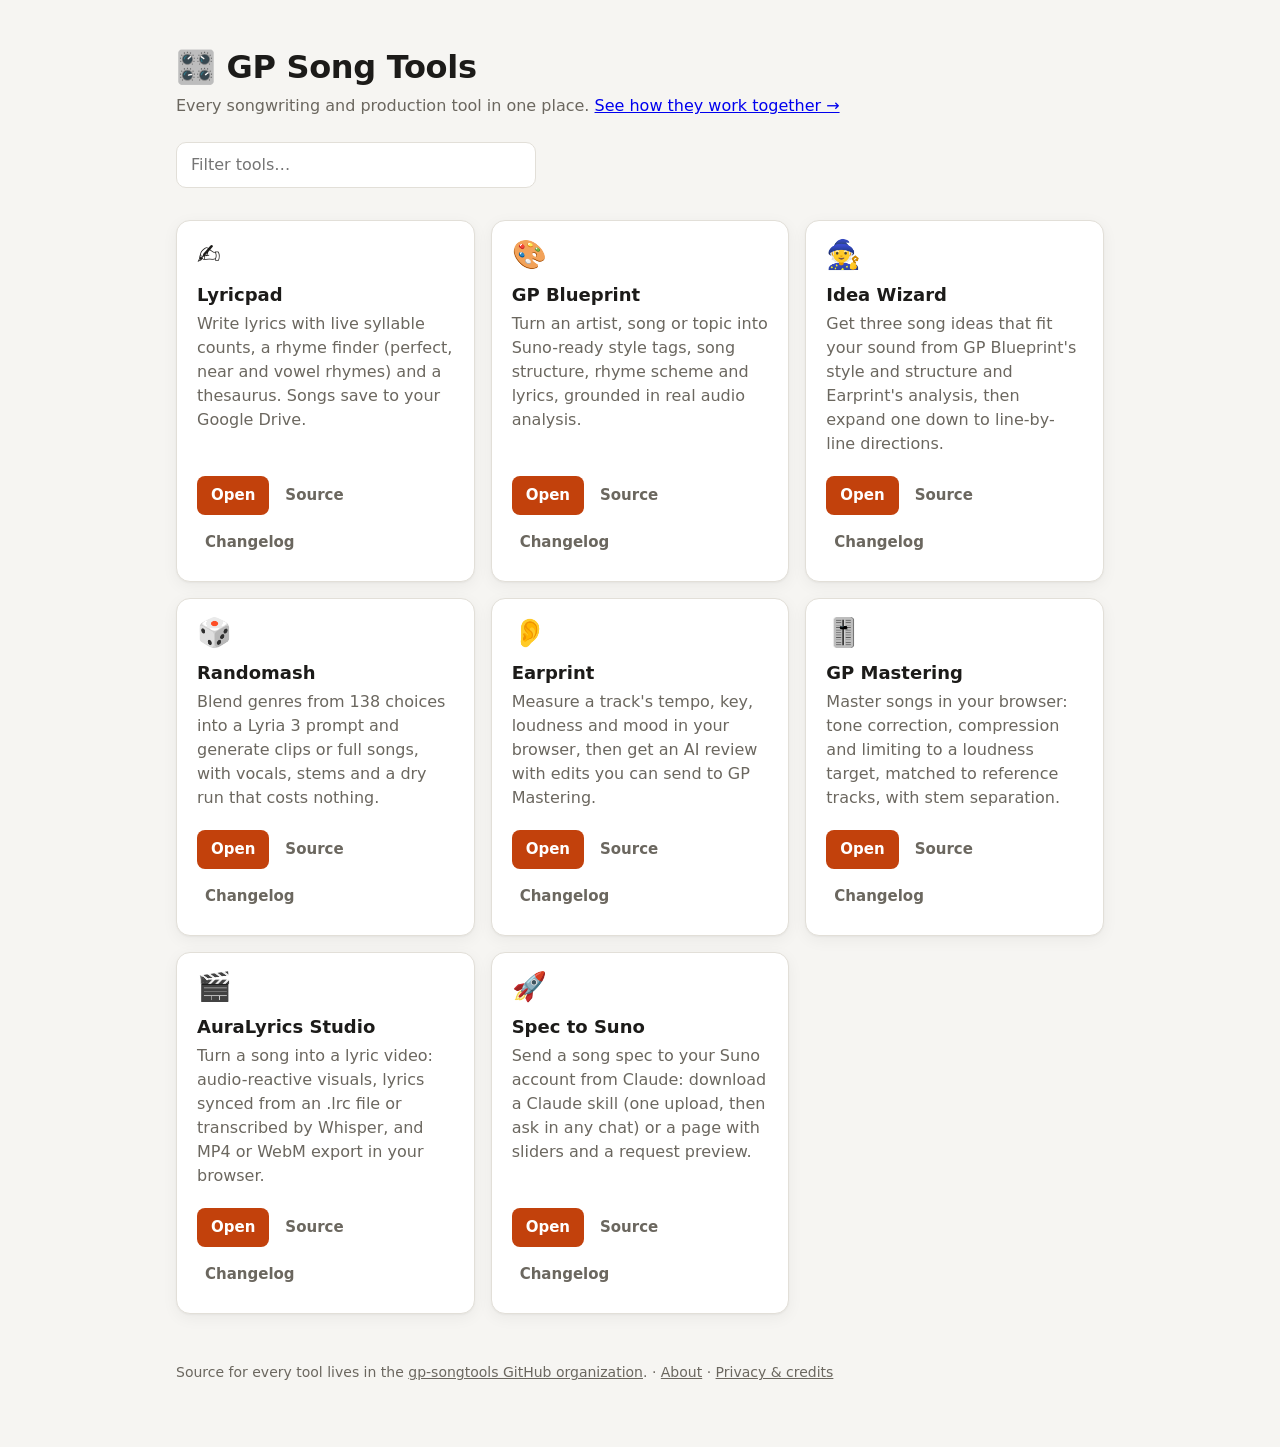
==== index.html @ 4b4b1cdf "Spec to Suno: add the Claude skill as a second option, and blank templates songspec/spec-to-suno/sun" ====
<!doctype html>
<html lang="en">
<head>
  <meta charset="utf-8">
  <meta name="viewport" content="width=device-width, initial-scale=1">
  <title>GP Song Tools</title>
  <meta name="description" content="One place to open every tool in the gp-songtools collection.">
  <link rel="icon" href="data:image/svg+xml,<svg xmlns='http://www.w3.org/2000/svg' viewBox='0 0 100 100'><text y='.9em' font-size='90'>🎛️</text></svg>">
  <style>
    :root {
      --bg: #f6f5f2;
      --surface: #ffffff;
      --border: #e2dfd8;
      --text: #1c1b19;
      --muted: #6b675f;
      --accent: #c2410c;
      --accent-text: #ffffff;
      --shadow: 0 1px 2px rgba(0,0,0,.04), 0 4px 16px rgba(0,0,0,.05);
    }
    @media (prefers-color-scheme: dark) {
      :root {
        --bg: #121212;
        --surface: #1c1c1c;
        --border: #2e2e2e;
        --text: #f1efe9;
        --muted: #a39f96;
        --accent: #fb923c;
        --accent-text: #1a0d03;
        --shadow: none;
      }
    }
    * { box-sizing: border-box; }
    body {
      margin: 0;
      background: var(--bg);
      color: var(--text);
      font: 16px/1.5 system-ui, -apple-system, "Segoe UI", Roboto, sans-serif;
    }
    main { max-width: 960px; margin: 0 auto; padding: 48px 16px 64px; }
    header { margin-bottom: 32px; }
    h1 { font-size: 2rem; line-height: 1.2; margin: 0 0 8px; letter-spacing: -0.01em; }
    header p { margin: 0; color: var(--muted); }
    .search {
      margin-top: 24px;
      width: 100%;
      max-width: 360px;
      padding: 10px 14px;
      font: inherit;
      color: var(--text);
      background: var(--surface);
      border: 1px solid var(--border);
      border-radius: 10px;
    }
    .search:focus { outline: 2px solid var(--accent); outline-offset: 1px; }
    .grid {
      display: grid;
      grid-template-columns: repeat(auto-fill, minmax(260px, 1fr));
      gap: 16px;
      list-style: none;
      padding: 0;
      margin: 0;
    }
    .card {
      display: flex;
      flex-direction: column;
      background: var(--surface);
      border: 1px solid var(--border);
      border-radius: 14px;
      padding: 20px;
      box-shadow: var(--shadow);
      transition: border-color .15s, transform .15s;
    }
    .card:hover { border-color: var(--accent); transform: translateY(-2px); }
    .icon { font-size: 1.75rem; line-height: 1; margin-bottom: 12px; }
    .card h2 { font-size: 1.125rem; margin: 0 0 4px; }
    .card p { margin: 0 0 20px; color: var(--muted); flex: 1; }
    .actions { display: flex; flex-wrap: wrap; gap: 8px; align-items: center; }
    .btn {
      display: inline-block;
      padding: 8px 14px;
      border-radius: 8px;
      font-weight: 600;
      font-size: .9375rem;
      text-decoration: none;
    }
    .btn.primary { background: var(--accent); color: var(--accent-text); }
    .btn.primary:hover { filter: brightness(1.08); }
    .btn.ghost { color: var(--muted); padding-left: 8px; padding-right: 8px; }
    .btn.ghost:hover { color: var(--text); }
    .btn:focus-visible { outline: 2px solid var(--accent); outline-offset: 2px; }
    .empty { color: var(--muted); display: none; }
    footer { margin-top: 48px; color: var(--muted); font-size: .875rem; }
    footer a { color: inherit; }
  </style>
</head>
<body>
  <main>
    <header>
      <h1>🎛️ GP Song Tools</h1>
      <p>Every songwriting and production tool in one place. <a href="about.html">See how they work together →</a></p>
      <input class="search" type="search" placeholder="Filter tools…" aria-label="Filter tools" id="search">
    </header>

    <ul class="grid" id="tools"></ul>
    <p class="empty" id="empty">No tools match that filter.</p>

    <footer>
      Source for every tool lives in the
      <a href="https://github.com/gp-songtools">gp-songtools GitHub organization</a>.
      · <a href="about.html">About</a>
      · <a href="privacy.html">Privacy &amp; credits</a>
    </footer>
  </main>

  <script>
    // To add a tool, add an entry here. `url` is the live app, `repo` the GitHub repo name,
    // `changelog` the tool's changelog.
    const ORG = "gp-songtools";
    const TOOLS = [
      {
        name: "Lyricpad",
        repo: "lyricpad",
        icon: "✍️",
        description: "Write lyrics with live syllable counts, a rhyme finder (perfect, near and vowel rhymes) and a thesaurus. Songs save to your Google Drive.",
        url: "https://gp-songtools.github.io/lyricpad/",
        changelog: "https://gp-songtools.github.io/lyricpad/changelog.html"
      },
      {
        name: "GP Blueprint",
        repo: "gp-blueprint",
        icon: "🎨",
        description: "Turn an artist, song or topic into Suno-ready style tags, song structure, rhyme scheme and lyrics, grounded in real audio analysis.",
        url: "https://gp-songtools.github.io/gp-blueprint/",
        changelog: "https://gp-songtools.github.io/gp-blueprint/changelog.html"
      },
      {
        name: "Idea Wizard",
        repo: "ideawizard",
        icon: "🧙",
        description: "Get three song ideas that fit your sound from GP Blueprint's style and structure and Earprint's analysis, then expand one down to line-by-line directions.",
        url: "https://gp-songtools.github.io/ideawizard/",
        changelog: "https://gp-songtools.github.io/ideawizard/changelog.html"
      },
      {
        name: "Randomash",
        repo: "gp-randomash",
        icon: "🎲",
        description: "Blend genres from 138 choices into a Lyria 3 prompt and generate clips or full songs, with vocals, stems and a dry run that costs nothing.",
        url: "https://gp-songtools.github.io/gp-randomash/",
        changelog: "https://gp-songtools.github.io/gp-randomash/changelog.html"
      },
      {
        name: "Earprint",
        repo: "earprint",
        icon: "👂",
        description: "Measure a track's tempo, key, loudness and mood in your browser, then get an AI review with edits you can send to GP Mastering.",
        url: "https://gp-songtools.github.io/earprint/",
        changelog: "https://gp-songtools.github.io/earprint/changelog.html"
      },
      {
        name: "GP Mastering",
        repo: "gp-master",
        icon: "🎚️",
        description: "Master songs in your browser: tone correction, compression and limiting to a loudness target, matched to reference tracks, with stem separation.",
        url: "https://gp-songtools.github.io/gp-master/",
        changelog: "https://gp-songtools.github.io/gp-master/changelog.html"
      },
      {
        name: "AuraLyrics Studio",
        repo: "auralyrics-studio",
        icon: "🎬",
        description: "Turn a song into a lyric video: audio-reactive visuals, lyrics synced from an .lrc file or transcribed by Whisper, and MP4 or WebM export in your browser.",
        url: "https://gp-songtools.github.io/auralyrics-studio/",
        changelog: "https://gp-songtools.github.io/auralyrics-studio/changelog.html"
      },
      {
        name: "Spec to Suno",
        repo: "toolsmenu",
        icon: "🚀",
        description: "Send a song spec to your Suno account from Claude: download a Claude skill (one upload, then ask in any chat) or a page with sliders and a request preview.",
        url: "https://gp-songtools.github.io/toolsmenu/songspec/spec-to-suno/",
        changelog: "https://github.com/gp-songtools/toolsmenu/commits/main/songspec/spec-to-suno"
      }
    ];

    const list = document.getElementById("tools");
    const empty = document.getElementById("empty");

    function render(filter = "") {
      const q = filter.trim().toLowerCase();
      const shown = TOOLS.filter(t =>
        !q || (t.name + " " + t.description).toLowerCase().includes(q));
      list.innerHTML = "";
      for (const t of shown) {
        const li = document.createElement("li");
        li.className = "card";
        li.innerHTML = `
          <div class="icon" aria-hidden="true"></div>
          <h2></h2>
          <p></p>
          <div class="actions">
            <a class="btn primary" target="_blank" rel="noopener">Open</a>
            <a class="btn ghost" target="_blank" rel="noopener">Source</a>
            <a class="btn ghost" target="_blank" rel="noopener">Changelog</a>
          </div>`;
        li.querySelector(".icon").textContent = t.icon;
        li.querySelector("h2").textContent = t.name;
        li.querySelector("p").textContent = t.description;
        const [open, src, log] = li.querySelectorAll("a");
        open.href = t.url;
        open.setAttribute("aria-label", `Open ${t.name}`);
        src.href = `https://github.com/${ORG}/${t.repo}`;
        src.setAttribute("aria-label", `${t.name} source on GitHub`);
        log.href = t.changelog;
        log.setAttribute("aria-label", `${t.name} changelog`);
        list.appendChild(li);
      }
      empty.style.display = shown.length ? "none" : "block";
    }

    document.getElementById("search").addEventListener("input", e => render(e.target.value));
    render();
  </script>
  <!-- Cloudflare Web Analytics --><script type='module' src='https://static.cloudflareinsights.com/beacon.min.js' data-cf-beacon='{"token": "2c5b0c69f74b496998f02d0e1f651bd5"}'></script><!-- End Cloudflare Web Analytics -->
</body>
</html>
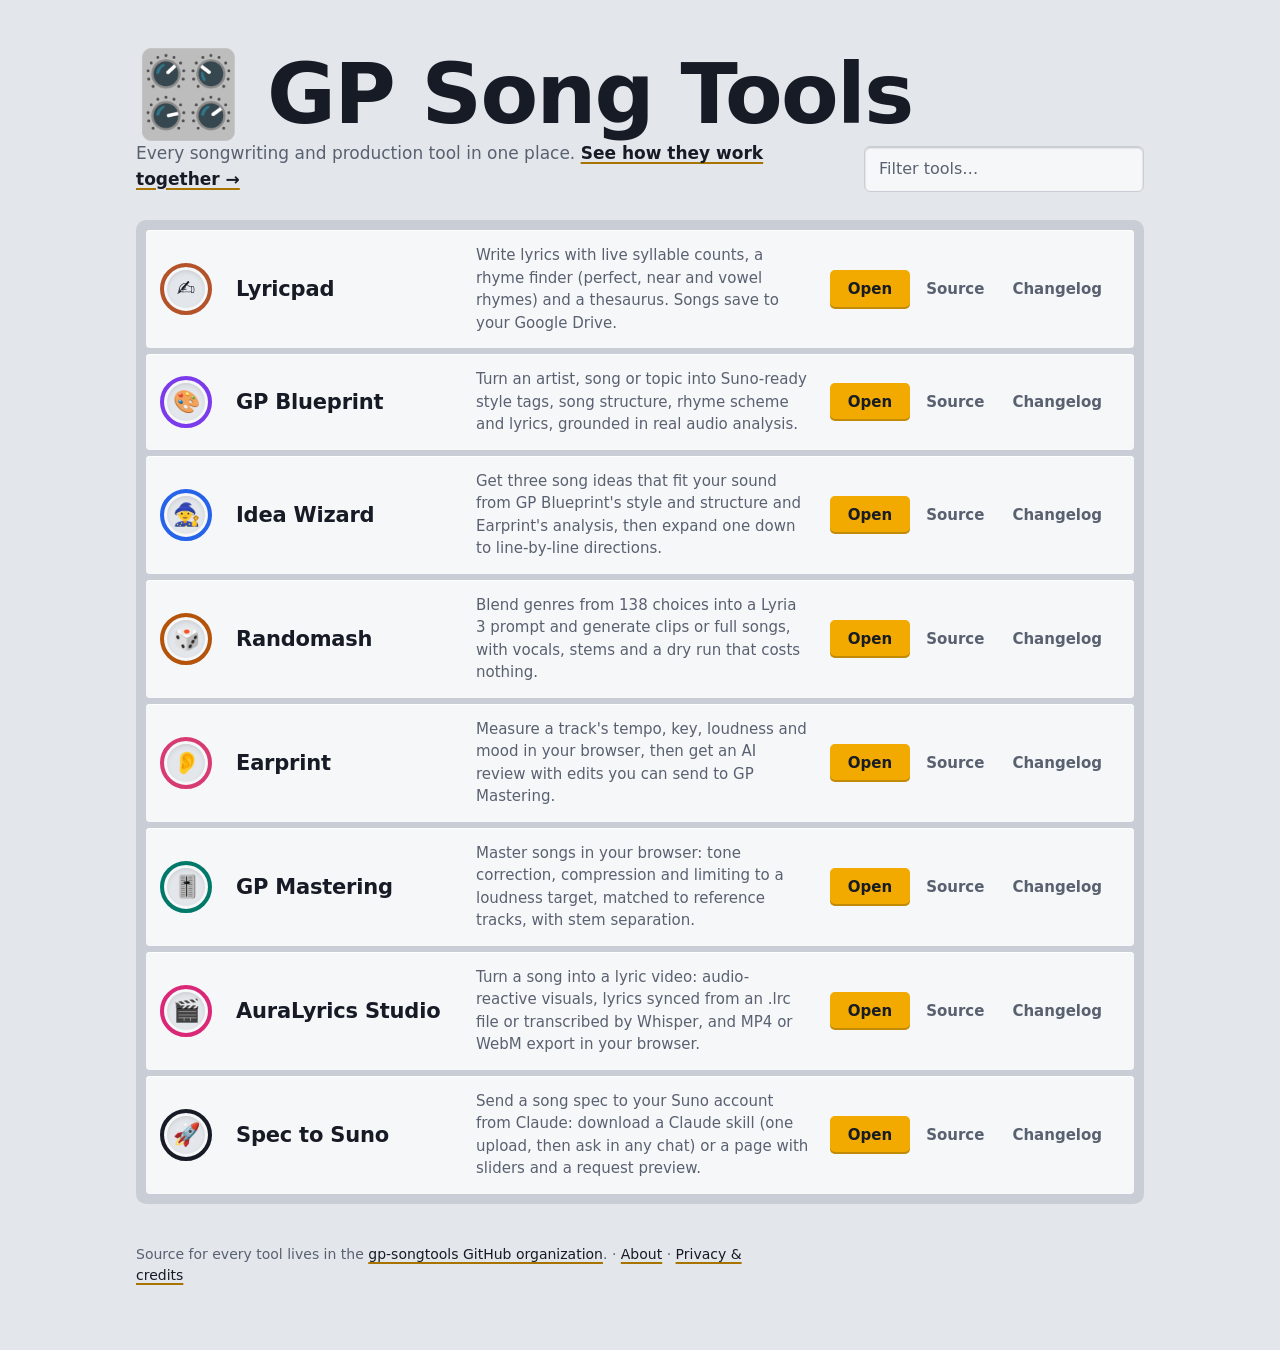
==== commit 52eeb76e: "Redesign the tools menu pages: studio patchbay Faceplate greys, signal amber and per-tool cable colo" ====
--- a/index.html
+++ b/index.html
@@ -7,26 +7,45 @@
   <meta name="description" content="One place to open every tool in the gp-songtools collection.">
   <link rel="icon" href="data:image/svg+xml,<svg xmlns='http://www.w3.org/2000/svg' viewBox='0 0 100 100'><text y='.9em' font-size='90'>🎛️</text></svg>">
   <style>
+    @font-face {
+      font-family: "Archivo";
+      src: url("fonts/archivo-latin.woff2") format("woff2");
+      font-weight: 100 900;
+      font-stretch: 62% 125%;
+      font-display: swap;
+    }
     :root {
-      --bg: #f6f5f2;
-      --surface: #ffffff;
-      --border: #e2dfd8;
-      --text: #1c1b19;
-      --muted: #6b675f;
-      --accent: #c2410c;
-      --accent-text: #ffffff;
-      --shadow: 0 1px 2px rgba(0,0,0,.04), 0 4px 16px rgba(0,0,0,.05);
+      --bg: #e3e6ea;          /* faceplate */
+      --surface: #f6f7f8;     /* panel */
+      --border: #c9ced6;
+      --bevel: #ffffff;
+      --text: #161b26;        /* engraving */
+      --muted: #596171;       /* legend */
+      --accent: #f2a900;      /* signal amber */
+      --accent-text: #161b26;
+      --accent-line: #a87400; /* amber dark enough for lines and text on the faceplate */
+      --accent-hover: #ffbb1a;
+      --focus: #a87400;
+      --press: rgba(22,27,38,.22);
+      --shade: rgba(22,27,38,.25);
+      --c: var(--muted);
+      --bp: #7c3aed; --lp: #b4532a; --iw: #2563eb; --rm: #b45309;
+      --ep: #d83a72; --gm: #00796b; --al: #db2777; --ss: #161b26;
     }
     @media (prefers-color-scheme: dark) {
       :root {
-        --bg: #121212;
-        --surface: #1c1c1c;
-        --border: #2e2e2e;
-        --text: #f1efe9;
-        --muted: #a39f96;
-        --accent: #fb923c;
-        --accent-text: #1a0d03;
-        --shadow: none;
+        --bg: #151c28;
+        --surface: #1e2737;
+        --border: #2f3a4e;
+        --bevel: #263043;
+        --text: #eef1f5;
+        --muted: #9aa4b5;
+        --accent: #f2a900;
+        --accent-text: #161b26;
+        --accent-line: #f2b733;
+        --focus: #f2a900;
+        --bp: #a78bfa; --lp: #e08a5f; --iw: #60a5fa; --rm: #fbbf24;
+        --ep: #ff6b9c; --gm: #3ccfbf; --al: #f472b6; --ss: #eef1f5;
       }
     }
     * { box-sizing: border-box; }
@@ -34,63 +53,130 @@
       margin: 0;
       background: var(--bg);
       color: var(--text);
-      font: 16px/1.5 system-ui, -apple-system, "Segoe UI", Roboto, sans-serif;
-    }
-    main { max-width: 960px; margin: 0 auto; padding: 48px 16px 64px; }
-    header { margin-bottom: 32px; }
-    h1 { font-size: 2rem; line-height: 1.2; margin: 0 0 8px; letter-spacing: -0.01em; }
-    header p { margin: 0; color: var(--muted); }
+      font: 400 16px/1.5 "Archivo", system-ui, -apple-system, "Segoe UI", Roboto, sans-serif;
+      font-stretch: 100%;
+    }
+    a { color: inherit; text-decoration-color: var(--accent-line); text-decoration-thickness: 2px; text-underline-offset: 3px; }
+    a:focus-visible, input:focus-visible { outline: 3px solid var(--focus); outline-offset: 2px; border-radius: 3px; }
+    main { max-width: 1040px; margin: 0 auto; padding: 56px 16px 64px; }
+
+    /* Header: the model name on the front of the rack */
+    header { display: grid; grid-template-columns: 1fr auto; gap: 8px 32px; align-items: end; margin-bottom: 28px; }
+    h1 {
+      grid-column: 1 / -1;
+      margin: 0;
+      font-size: clamp(2.6rem, 9vw, 5.25rem);
+      line-height: .92;
+      font-weight: 850;
+      font-stretch: 125%;
+      letter-spacing: -.02em;
+    }
+    header p { margin: 0; max-width: 72ch; color: var(--muted); font-size: 1.0625rem; }
+    header p a { color: var(--text); font-weight: 600; }
     .search {
-      margin-top: 24px;
-      width: 100%;
-      max-width: 360px;
+      width: 280px;
       padding: 10px 14px;
       font: inherit;
       color: var(--text);
       background: var(--surface);
       border: 1px solid var(--border);
+      border-radius: 6px;
+      box-shadow: inset 0 1px 2px var(--shade);
+    }
+    .search::placeholder { color: var(--muted); }
+
+    /* The rack: one 1U strip per tool */
+    .grid {
+      list-style: none;
+      padding: 10px;
+      margin: 0;
+      display: grid;
+      gap: 6px;
+      background: var(--border);
       border-radius: 10px;
     }
-    .search:focus { outline: 2px solid var(--accent); outline-offset: 1px; }
-    .grid {
+    .card {
+      --c: var(--muted);
+      position: relative;
       display: grid;
-      grid-template-columns: repeat(auto-fill, minmax(260px, 1fr));
-      gap: 16px;
-      list-style: none;
-      padding: 0;
+      grid-template-columns: 56px minmax(150px, 220px) 1fr auto;
+      gap: 4px 20px;
+      align-items: center;
+      background: var(--surface);
+      border-radius: 4px;
+      box-shadow: inset 0 1px 0 var(--bevel);
+      padding: 14px 20px 14px 14px;
+    }
+    .card[data-repo="lyricpad"] { --c: var(--lp); }
+    .card[data-repo="gp-blueprint"] { --c: var(--bp); }
+    .card[data-repo="ideawizard"] { --c: var(--iw); }
+    .card[data-repo="gp-randomash"] { --c: var(--rm); }
+    .card[data-repo="earprint"] { --c: var(--ep); }
+    .card[data-repo="gp-master"] { --c: var(--gm); }
+    .card[data-repo="auralyrics-studio"] { --c: var(--al); }
+    .card[data-repo="toolsmenu"] { --c: var(--ss); }
+    /* Jack: a socket ringed in the tool's cable colour, the emoji is the device badge */
+    .icon {
+      display: grid;
+      place-items: center;
+      width: 52px;
+      height: 52px;
+      border-radius: 50%;
+      border: 4px solid var(--c);
+      background: var(--bg);
+      box-shadow: inset 0 0 0 3px var(--surface), inset 0 2px 6px var(--shade);
+      font-size: 1.375rem;
+      line-height: 1;
+    }
+    .card h2 {
       margin: 0;
-    }
-    .card {
-      display: flex;
-      flex-direction: column;
-      background: var(--surface);
-      border: 1px solid var(--border);
-      border-radius: 14px;
-      padding: 20px;
-      box-shadow: var(--shadow);
-      transition: border-color .15s, transform .15s;
-    }
-    .card:hover { border-color: var(--accent); transform: translateY(-2px); }
-    .icon { font-size: 1.75rem; line-height: 1; margin-bottom: 12px; }
-    .card h2 { font-size: 1.125rem; margin: 0 0 4px; }
-    .card p { margin: 0 0 20px; color: var(--muted); flex: 1; }
-    .actions { display: flex; flex-wrap: wrap; gap: 8px; align-items: center; }
+      font-size: 1.3125rem;
+      line-height: 1.15;
+      font-weight: 750;
+      font-stretch: 112%;
+      letter-spacing: -.01em;
+    }
+    .card p { margin: 0; color: var(--muted); max-width: 62ch; font-size: .9375rem; line-height: 1.5; }
+    .actions { display: flex; gap: 4px; align-items: center; justify-content: flex-end; }
     .btn {
       display: inline-block;
-      padding: 8px 14px;
-      border-radius: 8px;
+      padding: 8px 12px;
+      border-radius: 5px;
       font-weight: 600;
       font-size: .9375rem;
+      font-stretch: 90%;
       text-decoration: none;
-    }
-    .btn.primary { background: var(--accent); color: var(--accent-text); }
-    .btn.primary:hover { filter: brightness(1.08); }
-    .btn.ghost { color: var(--muted); padding-left: 8px; padding-right: 8px; }
-    .btn.ghost:hover { color: var(--text); }
-    .btn:focus-visible { outline: 2px solid var(--accent); outline-offset: 2px; }
-    .empty { color: var(--muted); display: none; }
-    footer { margin-top: 48px; color: var(--muted); font-size: .875rem; }
-    footer a { color: inherit; }
+      white-space: nowrap;
+    }
+    .btn.primary {
+      background: var(--accent);
+      color: var(--accent-text);
+      padding: 8px 18px;
+      box-shadow: inset 0 -2px 0 var(--press);
+    }
+    .btn.primary:hover { background: var(--accent-hover); }
+    .btn.primary:active { box-shadow: inset 0 2px 0 var(--press); }
+    .btn.ghost { color: var(--muted); }
+    .btn.ghost:hover { color: var(--text); text-decoration: underline; text-decoration-color: var(--c); }
+    .empty { color: var(--muted); display: none; padding: 20px 4px; }
+    footer { margin-top: 40px; color: var(--muted); font-size: .875rem; max-width: 70ch; }
+    footer a { color: var(--text); }
+
+    @media (max-width: 860px) {
+      .card { grid-template-columns: 56px 1fr; padding: 16px; }
+      .card p { grid-column: 2; }
+      .actions { grid-column: 2; justify-content: flex-start; margin-top: 8px; margin-left: -12px; }
+    }
+    @media (max-width: 560px) {
+      main { padding-top: 36px; }
+      header { grid-template-columns: 1fr; }
+      .search { width: 100%; }
+      .grid { padding: 6px; }
+      .card { grid-template-columns: 44px 1fr; gap: 4px 14px; padding: 14px 12px; }
+      .icon { width: 44px; height: 44px; border-width: 3px; font-size: 1.125rem; }
+      .card p { grid-column: 1 / -1; }
+      .actions { grid-column: 1 / -1; margin-left: 0; flex-wrap: wrap; }
+    }
   </style>
 </head>
 <body>
@@ -194,6 +280,7 @@
       for (const t of shown) {
         const li = document.createElement("li");
         li.className = "card";
+        li.dataset.repo = t.repo;
         li.innerHTML = `
           <div class="icon" aria-hidden="true"></div>
           <h2></h2>
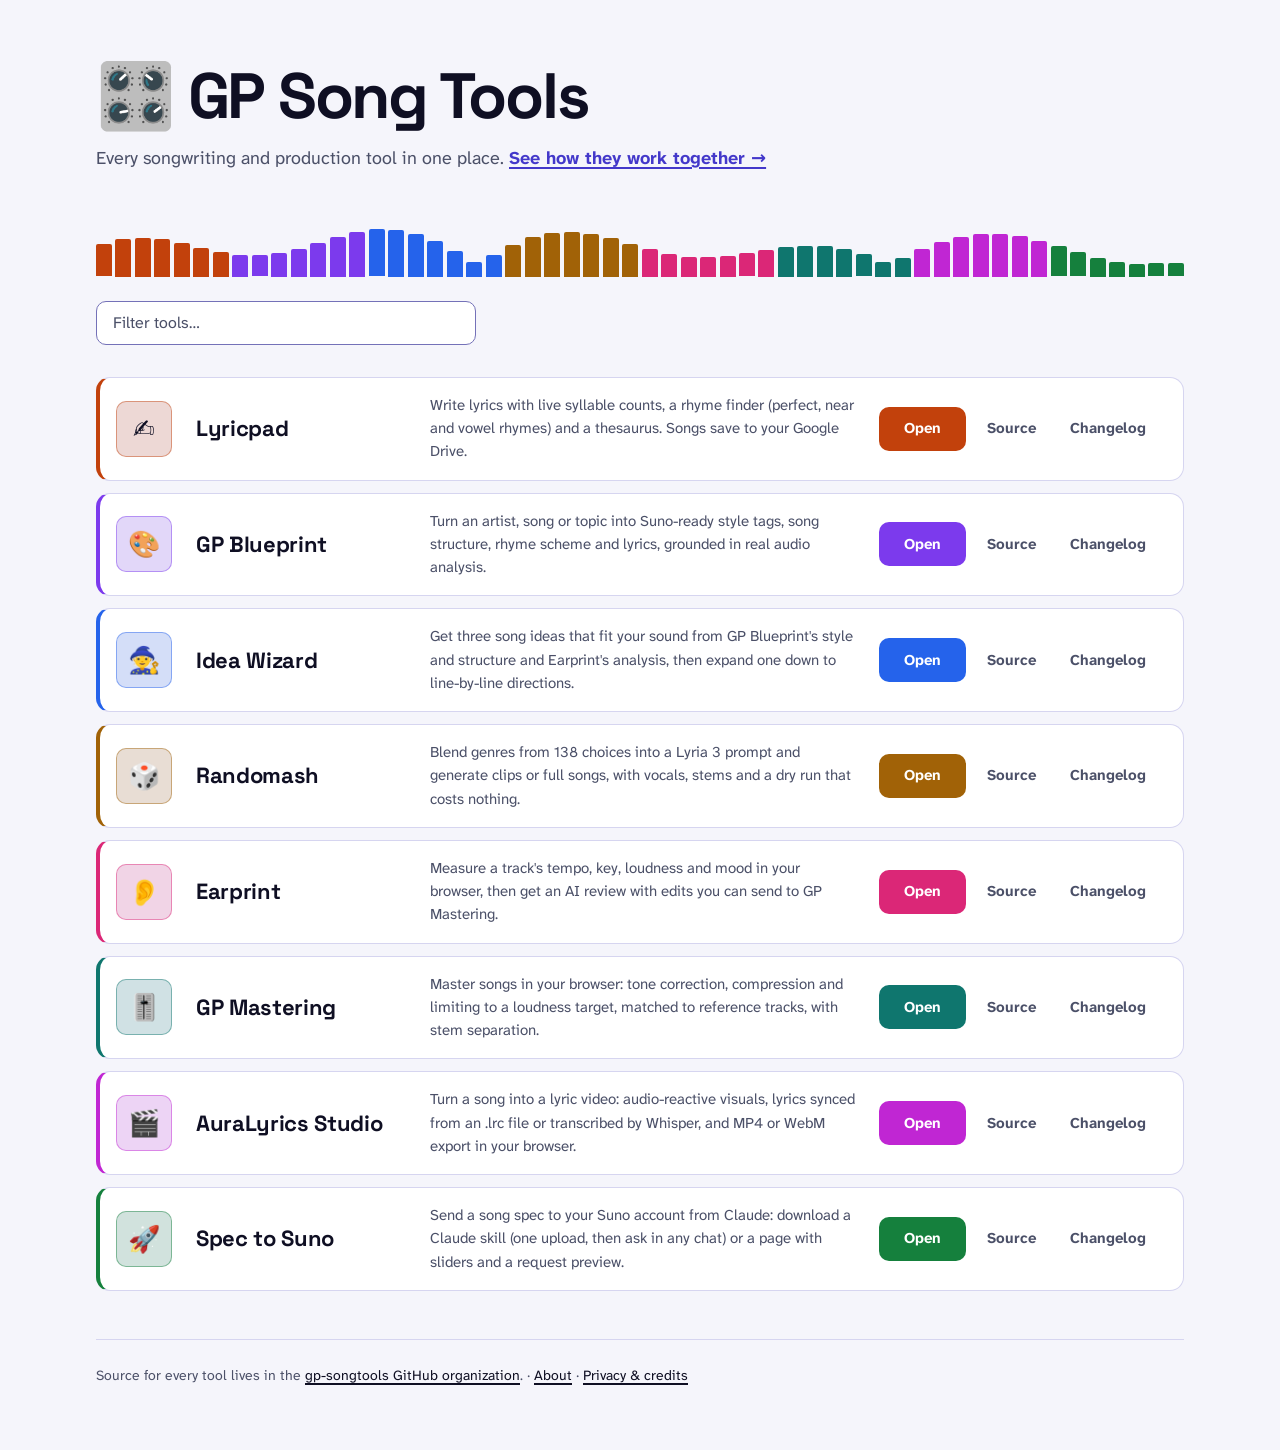
==== commit 2dd1255f: "Design system: Midnight session, applied to every page design-system/gp-song-tools/MASTER.md holds t" ====
--- a/index.html
+++ b/index.html
@@ -6,107 +6,49 @@
   <title>GP Song Tools</title>
   <meta name="description" content="One place to open every tool in the gp-songtools collection.">
   <link rel="icon" href="data:image/svg+xml,<svg xmlns='http://www.w3.org/2000/svg' viewBox='0 0 100 100'><text y='.9em' font-size='90'>🎛️</text></svg>">
+  <link rel="stylesheet" href="css/gp.css">
   <style>
-    @font-face {
-      font-family: "Archivo";
-      src: url("fonts/archivo-latin.woff2") format("woff2");
-      font-weight: 100 900;
-      font-stretch: 62% 125%;
-      font-display: swap;
-    }
-    :root {
-      --bg: #e3e6ea;          /* faceplate */
-      --surface: #f6f7f8;     /* panel */
-      --border: #c9ced6;
-      --bevel: #ffffff;
-      --text: #161b26;        /* engraving */
-      --muted: #596171;       /* legend */
-      --accent: #f2a900;      /* signal amber */
-      --accent-text: #161b26;
-      --accent-line: #a87400; /* amber dark enough for lines and text on the faceplate */
-      --accent-hover: #ffbb1a;
-      --focus: #a87400;
-      --press: rgba(22,27,38,.22);
-      --shade: rgba(22,27,38,.25);
-      --c: var(--muted);
-      --bp: #7c3aed; --lp: #b4532a; --iw: #2563eb; --rm: #b45309;
-      --ep: #d83a72; --gm: #00796b; --al: #db2777; --ss: #161b26;
-    }
-    @media (prefers-color-scheme: dark) {
-      :root {
-        --bg: #151c28;
-        --surface: #1e2737;
-        --border: #2f3a4e;
-        --bevel: #263043;
-        --text: #eef1f5;
-        --muted: #9aa4b5;
-        --accent: #f2a900;
-        --accent-text: #161b26;
-        --accent-line: #f2b733;
-        --focus: #f2a900;
-        --bp: #a78bfa; --lp: #e08a5f; --iw: #60a5fa; --rm: #fbbf24;
-        --ep: #ff6b9c; --gm: #3ccfbf; --al: #f472b6; --ss: #eef1f5;
-      }
-    }
-    * { box-sizing: border-box; }
-    body {
-      margin: 0;
-      background: var(--bg);
-      color: var(--text);
-      font: 400 16px/1.5 "Archivo", system-ui, -apple-system, "Segoe UI", Roboto, sans-serif;
-      font-stretch: 100%;
-    }
-    a { color: inherit; text-decoration-color: var(--accent-line); text-decoration-thickness: 2px; text-underline-offset: 3px; }
-    a:focus-visible, input:focus-visible { outline: 3px solid var(--focus); outline-offset: 2px; border-radius: 3px; }
-    main { max-width: 1040px; margin: 0 auto; padding: 56px 16px 64px; }
-
-    /* Header: the model name on the front of the rack */
-    header { display: grid; grid-template-columns: 1fr auto; gap: 8px 32px; align-items: end; margin-bottom: 28px; }
-    h1 {
-      grid-column: 1 / -1;
-      margin: 0;
-      font-size: clamp(2.6rem, 9vw, 5.25rem);
-      line-height: .92;
-      font-weight: 850;
-      font-stretch: 125%;
-      letter-spacing: -.02em;
-    }
-    header p { margin: 0; max-width: 72ch; color: var(--muted); font-size: 1.0625rem; }
-    header p a { color: var(--text); font-weight: 600; }
+    /* Menu page. Tokens and buttons come from css/gp.css (design-system/gp-song-tools/MASTER.md). */
+    main { max-width: 1120px; margin: 0 auto; padding: var(--s-8) var(--s-4) var(--s-8); }
+
+    header { margin-bottom: var(--s-6); }
+    h1 { font-size: var(--text-4xl); line-height: 1; font-weight: 700; letter-spacing: -.035em; margin: 0 0 var(--s-4); }
+    header p { margin: 0; max-width: 62ch; color: var(--muted); font-size: var(--text-lg); }
+    header p a { font-weight: 700; }
+
+    /* Signature: a spectrum in the tool colours, drawn once on load */
+    .spectrum { display: flex; align-items: flex-end; gap: 3px; height: 72px; margin: var(--s-6) 0 var(--s-5); }
+    .spectrum i {
+      flex: 1; min-width: 2px; border-radius: 2px 2px 0 0; background: var(--c);
+      height: var(--h); transform-origin: bottom;
+      animation: rise 700ms var(--ease-out) both; animation-delay: var(--d);
+    }
+    @keyframes rise { from { transform: scaleY(.04); } to { transform: scaleY(1); } }
+
     .search {
-      width: 280px;
-      padding: 10px 14px;
-      font: inherit;
-      color: var(--text);
+      width: 100%; max-width: 380px; min-height: 44px; padding: 0 var(--s-4);
+      font: 400 var(--text-md) var(--font-body); color: var(--text);
+      background: var(--surface); border: 1px solid var(--border-strong); border-radius: var(--r-md);
+    }
+    .search::placeholder { color: var(--muted); }
+    .search:focus-visible { outline: 3px solid var(--ring); outline-offset: 2px; }
+
+    /* Tool lanes, like tracks in an arrangement */
+    .grid { list-style: none; padding: 0; margin: 0; display: grid; gap: var(--s-3); }
+    .card {
+      --c: var(--gen);
+      display: grid;
+      grid-template-columns: 56px minmax(140px, 210px) 1fr auto;
+      gap: var(--s-2) var(--s-5);
+      align-items: center;
+      padding: var(--s-4) var(--s-5) var(--s-4) var(--s-4);
       background: var(--surface);
       border: 1px solid var(--border);
-      border-radius: 6px;
-      box-shadow: inset 0 1px 2px var(--shade);
-    }
-    .search::placeholder { color: var(--muted); }
-
-    /* The rack: one 1U strip per tool */
-    .grid {
-      list-style: none;
-      padding: 10px;
-      margin: 0;
-      display: grid;
-      gap: 6px;
-      background: var(--border);
-      border-radius: 10px;
-    }
-    .card {
-      --c: var(--muted);
-      position: relative;
-      display: grid;
-      grid-template-columns: 56px minmax(150px, 220px) 1fr auto;
-      gap: 4px 20px;
-      align-items: center;
-      background: var(--surface);
-      border-radius: 4px;
-      box-shadow: inset 0 1px 0 var(--bevel);
-      padding: 14px 20px 14px 14px;
-    }
+      border-left: 4px solid var(--c);
+      border-radius: var(--r-lg);
+      transition: background-color var(--dur-fast) var(--ease-out), border-color var(--dur-fast) var(--ease-out);
+    }
+    .card:hover { background: var(--surface-2); border-color: var(--c); }
     .card[data-repo="lyricpad"] { --c: var(--lp); }
     .card[data-repo="gp-blueprint"] { --c: var(--bp); }
     .card[data-repo="ideawizard"] { --c: var(--iw); }
@@ -115,67 +57,36 @@
     .card[data-repo="gp-master"] { --c: var(--gm); }
     .card[data-repo="auralyrics-studio"] { --c: var(--al); }
     .card[data-repo="toolsmenu"] { --c: var(--ss); }
-    /* Jack: a socket ringed in the tool's cable colour, the emoji is the device badge */
     .icon {
-      display: grid;
-      place-items: center;
-      width: 52px;
-      height: 52px;
-      border-radius: 50%;
-      border: 4px solid var(--c);
-      background: var(--bg);
-      box-shadow: inset 0 0 0 3px var(--surface), inset 0 2px 6px var(--shade);
-      font-size: 1.375rem;
-      line-height: 1;
-    }
-    .card h2 {
-      margin: 0;
-      font-size: 1.3125rem;
-      line-height: 1.15;
-      font-weight: 750;
-      font-stretch: 112%;
-      letter-spacing: -.01em;
-    }
-    .card p { margin: 0; color: var(--muted); max-width: 62ch; font-size: .9375rem; line-height: 1.5; }
-    .actions { display: flex; gap: 4px; align-items: center; justify-content: flex-end; }
-    .btn {
-      display: inline-block;
-      padding: 8px 12px;
-      border-radius: 5px;
-      font-weight: 600;
-      font-size: .9375rem;
-      font-stretch: 90%;
-      text-decoration: none;
-      white-space: nowrap;
-    }
-    .btn.primary {
-      background: var(--accent);
-      color: var(--accent-text);
-      padding: 8px 18px;
-      box-shadow: inset 0 -2px 0 var(--press);
-    }
-    .btn.primary:hover { background: var(--accent-hover); }
-    .btn.primary:active { box-shadow: inset 0 2px 0 var(--press); }
-    .btn.ghost { color: var(--muted); }
-    .btn.ghost:hover { color: var(--text); text-decoration: underline; text-decoration-color: var(--c); }
-    .empty { color: var(--muted); display: none; padding: 20px 4px; }
-    footer { margin-top: 40px; color: var(--muted); font-size: .875rem; max-width: 70ch; }
+      display: grid; place-items: center; width: 56px; height: 56px;
+      border-radius: var(--r-md); font-size: 1.625rem; line-height: 1;
+      background: color-mix(in srgb, var(--c) 16%, var(--bg));
+      border: 1px solid color-mix(in srgb, var(--c) 45%, transparent);
+    }
+    .card h2 { margin: 0; font-size: var(--text-xl); line-height: 1.15; font-weight: 700; letter-spacing: -.015em; }
+    .card p { margin: 0; color: var(--muted); font-size: var(--text-sm); line-height: 1.55; max-width: 64ch; }
+    .actions { display: flex; gap: var(--s-2); align-items: center; justify-content: flex-end; }
+    .card .btn.primary { background: var(--c); color: var(--on-tool); }
+    .card .btn.primary:hover { background: var(--c); box-shadow: 0 0 0 3px color-mix(in srgb, var(--c) 35%, transparent); }
+    .card .btn.ghost { border-color: transparent; color: var(--muted); padding: 0 var(--s-3); }
+    .card .btn.ghost:hover { color: var(--text); background: color-mix(in srgb, var(--c) 12%, transparent); }
+
+    .empty { color: var(--muted); display: none; padding: var(--s-5) 0; }
+    footer { margin-top: var(--s-7); padding-top: var(--s-5); border-top: 1px solid var(--border); color: var(--muted); font-size: var(--text-xs); }
     footer a { color: var(--text); }
 
-    @media (max-width: 860px) {
-      .card { grid-template-columns: 56px 1fr; padding: 16px; }
-      .card p { grid-column: 2; }
-      .actions { grid-column: 2; justify-content: flex-start; margin-top: 8px; margin-left: -12px; }
+    @media (max-width: 900px) {
+      .card { grid-template-columns: 56px 1fr; }
+      .card p, .actions { grid-column: 2; }
+      .actions { justify-content: flex-start; margin-top: var(--s-2); }
     }
     @media (max-width: 560px) {
-      main { padding-top: 36px; }
-      header { grid-template-columns: 1fr; }
-      .search { width: 100%; }
-      .grid { padding: 6px; }
-      .card { grid-template-columns: 44px 1fr; gap: 4px 14px; padding: 14px 12px; }
-      .icon { width: 44px; height: 44px; border-width: 3px; font-size: 1.125rem; }
-      .card p { grid-column: 1 / -1; }
-      .actions { grid-column: 1 / -1; margin-left: 0; flex-wrap: wrap; }
+      main { padding-top: var(--s-6); }
+      .spectrum { height: 52px; gap: 2px; }
+      .card { grid-template-columns: 48px 1fr; gap: var(--s-2) var(--s-4); padding: var(--s-4); }
+      .icon { width: 48px; height: 48px; font-size: 1.375rem; }
+      .card p, .actions { grid-column: 1 / -1; }
+      .actions { flex-wrap: wrap; }
     }
   </style>
 </head>
@@ -184,6 +95,7 @@
     <header>
       <h1>🎛️ GP Song Tools</h1>
       <p>Every songwriting and production tool in one place. <a href="about.html">See how they work together →</a></p>
+      <div class="spectrum" id="spectrum" aria-hidden="true"></div>
       <input class="search" type="search" placeholder="Filter tools…" aria-label="Filter tools" id="search">
     </header>
 
@@ -305,6 +217,22 @@
       empty.style.display = shown.length ? "none" : "block";
     }
 
+    // Decorative spectrum in the tool colours (one band per tool, fixed shape, drawn once).
+    (function spectrum() {
+      const el = document.getElementById("spectrum");
+      const vars = { lyricpad: "lp", "gp-blueprint": "bp", ideawizard: "iw", "gp-randomash": "rm", earprint: "ep", "gp-master": "gm", "auralyrics-studio": "al", toolsmenu: "ss" };
+      const per = 7, n = TOOLS.length * per;
+      for (let i = 0; i < n; i++) {
+        const x = i / n;
+        const h = 18 + 70 * Math.abs(Math.sin(x * 9.2) * 0.6 + Math.sin(x * 23.7 + 1.3) * 0.4) * (1 - 0.45 * x);
+        const bar = document.createElement("i");
+        bar.style.setProperty("--c", `var(--${vars[TOOLS[Math.floor(i / per)].repo] || "gen"})`);
+        bar.style.setProperty("--h", Math.min(100, h).toFixed(1) + "%");
+        bar.style.setProperty("--d", (i * 9) + "ms");
+        el.appendChild(bar);
+      }
+    })();
+
     document.getElementById("search").addEventListener("input", e => render(e.target.value));
     render();
   </script>
--- a/css/gp.css
+++ b/css/gp.css
@@ -0,0 +1,167 @@
+/* GP Song Tools design system: tokens and shared components.
+   The rules and reasons live in design-system/gp-song-tools/MASTER.md; change both together.
+   Every page in this repo links this file, then adds its own page styles inline. */
+
+/* ---------- Fonts (self-hosted, SIL Open Font License) ---------- */
+/* Body, small text and every number: Atkinson Hyperlegible Next. */
+@font-face {
+  font-family: "Atkinson Hyperlegible Next";
+  src: url("../fonts/atkinson-hyperlegible-next-latin.woff2") format("woff2");
+  font-weight: 200 800;
+  font-display: swap;
+}
+/* Headings: "GP Display" = Space Grotesk letters with Atkinson's digits,
+   so numbers stay highly readable even inside headlines. */
+@font-face {
+  font-family: "GP Display";
+  src: url("../fonts/atkinson-hyperlegible-next-latin.woff2") format("woff2");
+  font-weight: 200 800;
+  font-display: swap;
+  unicode-range: U+0030-0039;
+}
+@font-face {
+  font-family: "GP Display";
+  src: url("../fonts/space-grotesk-latin.woff2") format("woff2");
+  font-weight: 300 700;
+  font-display: swap;
+  unicode-range: U+0000-002F, U+003A-00FF, U+0131, U+0152-0153, U+02BB-02BC, U+02C6, U+02DA, U+02DC, U+0304, U+0308, U+0329, U+2000-206F, U+20AC, U+2122, U+2191, U+2193, U+2212, U+2215, U+FEFF, U+FFFD;
+}
+
+/* ---------- Tokens: dark first (Dark Mode OLED style, Music Streaming palette) ---------- */
+:root {
+  color-scheme: dark;
+
+  /* Colour roles */
+  --bg: #0f0f23;            /* Midnight */
+  --surface: #1b1b30;       /* Panel */
+  --surface-2: #27273b;     /* Raised panel, hover */
+  --border: #312e81;        /* Indigo line (decorative) */
+  --border-strong: #6b67c7; /* Control outlines, 3:1+ */
+  --text: #f8fafc;          /* Foreground */
+  --muted: #a3adc2;         /* Secondary text */
+  --link: #a5b4fc;
+  --primary: #4338ca;       /* Indigo, brand */
+  --on-primary: #ffffff;
+  --accent: #22c55e;        /* Play green: one primary action per view */
+  --accent-hover: #4ade80;
+  --on-accent: #0f172a;
+  --ring: #f8fafc;
+  --glow: 0 0 0 1px rgba(34, 197, 94, .35), 0 0 24px rgba(34, 197, 94, .18);
+
+  /* Tool colours = categorical chart palette */
+  --bp: #a78bfa;   /* GP Blueprint */
+  --iw: #60a5fa;   /* Idea Wizard */
+  --lp: #fb923c;   /* Lyricpad */
+  --rm: #facc15;   /* Randomash */
+  --ep: #f472b6;   /* Earprint */
+  --gm: #2dd4bf;   /* GP Mastering */
+  --al: #e879f9;   /* AuraLyrics Studio */
+  --ss: #22c55e;   /* Spec to Suno */
+  --gen: #a3adc2;  /* your generator / neutral */
+  --on-tool: #0f0f23; /* text on a filled tool colour */
+
+  /* Type */
+  --font-display: "GP Display", "Space Grotesk", system-ui, sans-serif;
+  --font-body: "Atkinson Hyperlegible Next", "Atkinson Hyperlegible", system-ui, -apple-system, "Segoe UI", Roboto, sans-serif;
+  --text-xs: .875rem;    /* 14: smallest text anywhere */
+  --text-sm: .9375rem;   /* 15 */
+  --text-md: 1rem;       /* 16: body */
+  --text-lg: 1.125rem;   /* 18: lede */
+  --text-xl: 1.375rem;   /* 22 */
+  --text-2xl: 1.75rem;   /* 28 */
+  --text-3xl: clamp(1.875rem, 4.5vw, 2.5rem);  /* 30-40: section */
+  --text-4xl: clamp(2.375rem, 7vw, 4rem);      /* 38-64: page title */
+
+  /* Spacing: 4 pt scale */
+  --s-1: 4px; --s-2: 8px; --s-3: 12px; --s-4: 16px; --s-5: 24px;
+  --s-6: 32px; --s-7: 48px; --s-8: 64px; --s-9: 96px;
+
+  /* Shape */
+  --r-sm: 6px;    /* tags, code */
+  --r-md: 10px;   /* buttons, inputs */
+  --r-lg: 14px;   /* cards */
+  --r-xl: 20px;   /* hero and closing panels */
+  --r-pill: 999px;
+
+  /* Motion */
+  --dur-fast: 150ms;
+  --dur-med: 220ms;
+  --ease-out: cubic-bezier(.2, .8, .2, 1);
+}
+
+@media (prefers-color-scheme: light) {
+  :root {
+    color-scheme: light;
+    --bg: #f5f5fb;
+    --surface: #ffffff;
+    --surface-2: #ececf7;
+    --border: #d6d5f0;
+    --border-strong: #7471b8;
+    --text: #0f0f23;
+    --muted: #4b5068;
+    --link: #4338ca;
+    --primary: #4338ca;
+    --on-primary: #ffffff;
+    --accent: #15803d;
+    --accent-hover: #166534;
+    --on-accent: #ffffff;
+    --ring: #1e1b4b;
+    --glow: none;
+    --bp: #7c3aed;
+    --iw: #2563eb;
+    --lp: #c2410c;
+    --rm: #a16207;
+    --ep: #db2777;
+    --gm: #0f766e;
+    --al: #c026d3;
+    --ss: #15803d;
+    --gen: #4b5068;
+    --on-tool: #ffffff;
+  }
+}
+
+/* ---------- Base ---------- */
+*, *::before, *::after { box-sizing: border-box; }
+html { -webkit-text-size-adjust: 100%; }
+body {
+  margin: 0;
+  background: var(--bg);
+  color: var(--text);
+  font: 400 var(--text-md)/1.6 var(--font-body);
+  font-variant-numeric: lining-nums;
+  -webkit-font-smoothing: antialiased;
+}
+h1, h2, h3 { font-family: var(--font-display); color: var(--text); text-wrap: balance; }
+b, strong { font-weight: 700; }
+a { color: var(--link); text-decoration-thickness: 1.5px; text-underline-offset: 3px; }
+a:hover { text-decoration-thickness: 2.5px; }
+:focus-visible { outline: 3px solid var(--ring); outline-offset: 3px; border-radius: 4px; }
+code {
+  font: .875em ui-monospace, SFMono-Regular, Menlo, monospace;
+  background: var(--surface-2); border: 1px solid var(--border); border-radius: var(--r-sm);
+  padding: 1px 6px; overflow-wrap: anywhere;
+}
+.back {
+  display: inline-flex; align-items: center; min-height: 44px;
+  color: var(--muted); text-decoration: none; font-size: var(--text-sm); font-weight: 600;
+}
+.back:hover { color: var(--text); }
+
+/* ---------- Buttons ---------- */
+.btn {
+  display: inline-flex; align-items: center; justify-content: center;
+  min-height: 44px; padding: 0 var(--s-5);
+  border-radius: var(--r-md); border: 1px solid transparent;
+  font: 700 var(--text-sm)/1 var(--font-body);
+  text-decoration: none; cursor: pointer; white-space: nowrap;
+  transition: background-color var(--dur-fast) var(--ease-out), border-color var(--dur-fast) var(--ease-out), color var(--dur-fast) var(--ease-out), box-shadow var(--dur-med) var(--ease-out);
+}
+.btn.primary { background: var(--accent); color: var(--on-accent); }
+.btn.primary:hover { background: var(--accent-hover); box-shadow: var(--glow); }
+.btn.ghost { background: transparent; color: var(--text); border-color: var(--border-strong); }
+.btn.ghost:hover { background: var(--surface-2); }
+.btn:active { transform: translateY(1px); }
+
+@media (prefers-reduced-motion: reduce) {
+  *, *::before, *::after { transition-duration: 0ms !important; animation-duration: 0ms !important; animation-iteration-count: 1 !important; scroll-behavior: auto !important; }
+}
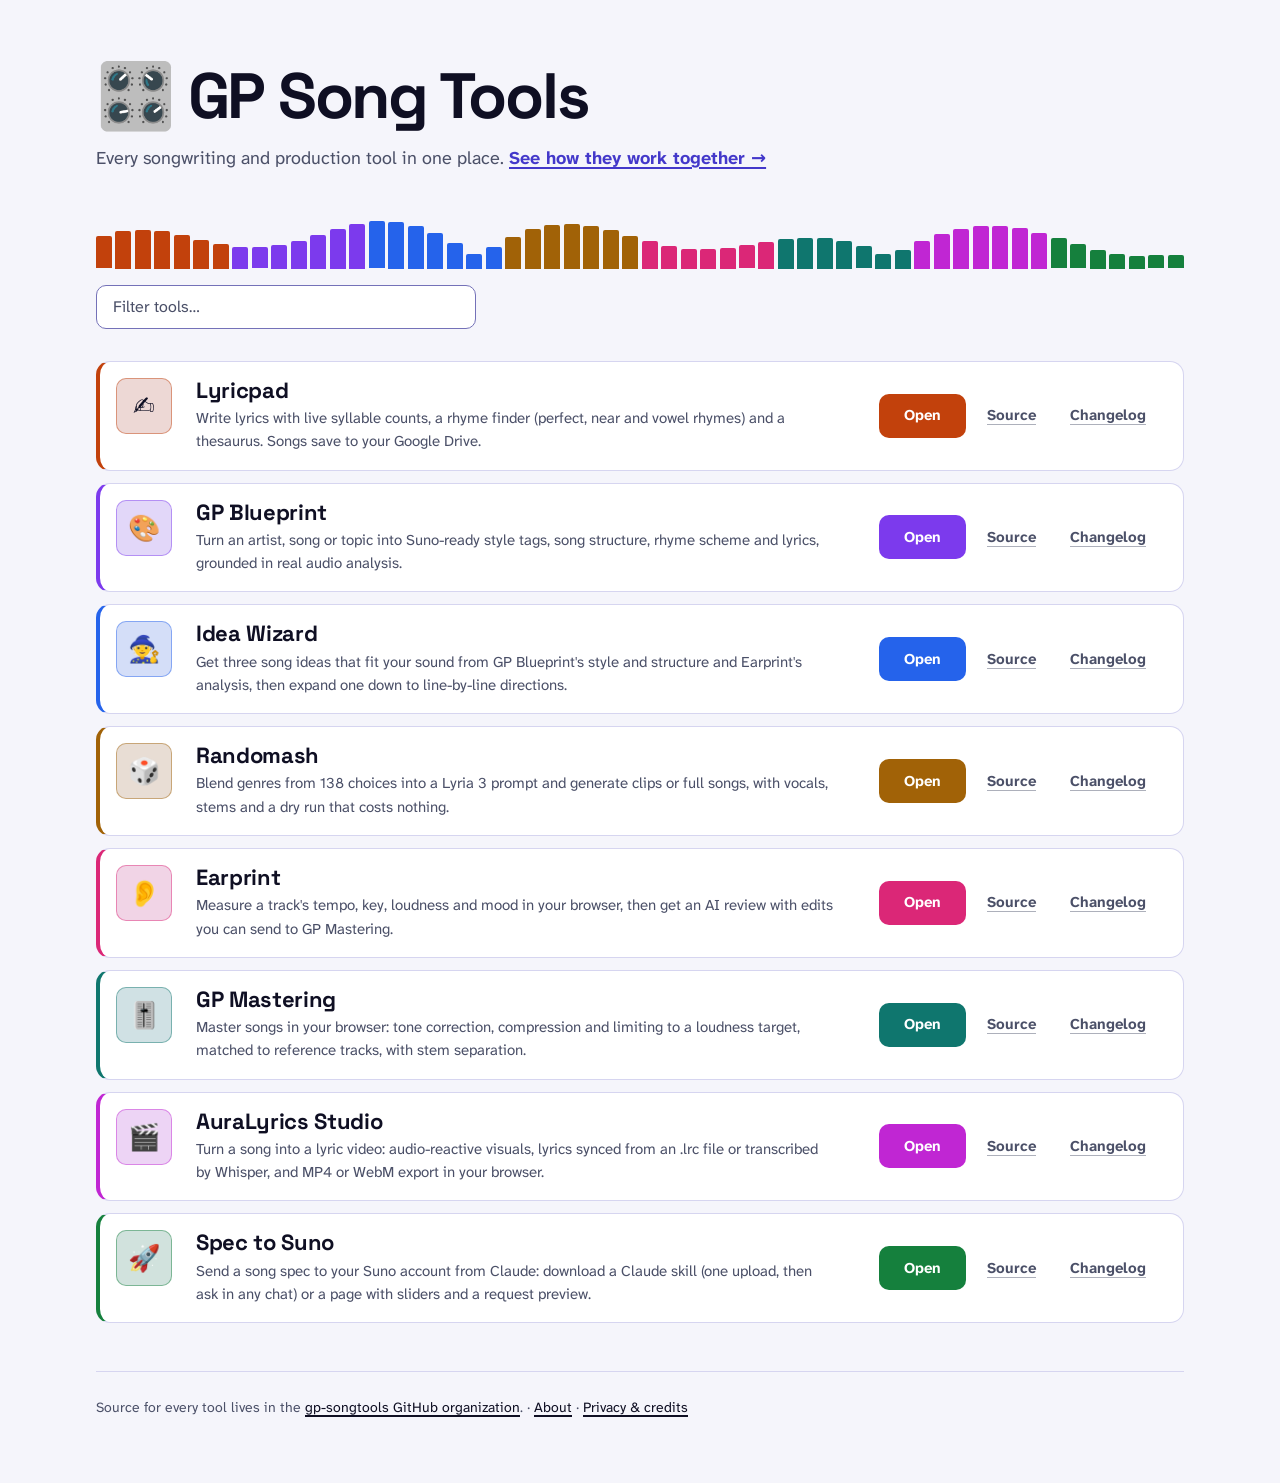
==== commit f988ceec: "Design pass: fix heading font loading, menu lanes, About, privacy and Spec to Suno polish - css/gp.c" ====
--- a/index.html
+++ b/index.html
@@ -17,7 +17,7 @@
     header p a { font-weight: 700; }
 
     /* Signature: a spectrum in the tool colours, drawn once on load */
-    .spectrum { display: flex; align-items: flex-end; gap: 3px; height: 72px; margin: var(--s-6) 0 var(--s-5); }
+    .spectrum { display: flex; align-items: flex-end; gap: 3px; height: 72px; margin: var(--s-5) 0 var(--s-4); }
     .spectrum i {
       flex: 1; min-width: 2px; border-radius: 2px 2px 0 0; background: var(--c);
       height: var(--h); transform-origin: bottom;
@@ -38,8 +38,10 @@
     .card {
       --c: var(--gen);
       display: grid;
-      grid-template-columns: 56px minmax(140px, 210px) 1fr auto;
-      gap: var(--s-2) var(--s-5);
+      /* name over description, so the text has the full middle column */
+      grid-template-columns: 56px minmax(0, 1fr) auto;
+      grid-template-areas: "icon title actions" "icon desc actions";
+      gap: var(--s-1) var(--s-5);
       align-items: center;
       padding: var(--s-4) var(--s-5) var(--s-4) var(--s-4);
       background: var(--surface);
@@ -63,29 +65,29 @@
       background: color-mix(in srgb, var(--c) 16%, var(--bg));
       border: 1px solid color-mix(in srgb, var(--c) 45%, transparent);
     }
-    .card h2 { margin: 0; font-size: var(--text-xl); line-height: 1.15; font-weight: 700; letter-spacing: -.015em; }
-    .card p { margin: 0; color: var(--muted); font-size: var(--text-sm); line-height: 1.55; max-width: 64ch; }
-    .actions { display: flex; gap: var(--s-2); align-items: center; justify-content: flex-end; }
+    .card .icon { grid-area: icon; align-self: start; }
+    .card h2 { grid-area: title; align-self: end; margin: 0; font-size: var(--text-xl); line-height: 1.15; font-weight: 700; letter-spacing: -.015em; }
+    .card p { grid-area: desc; align-self: start; margin: 0; color: var(--muted); font-size: var(--text-sm); line-height: 1.55; max-width: 64ch; text-wrap: pretty; }
+    .actions { grid-area: actions; display: flex; gap: var(--s-2); align-items: center; justify-content: flex-end; }
     .card .btn.primary { background: var(--c); color: var(--on-tool); }
     .card .btn.primary:hover { background: var(--c); box-shadow: 0 0 0 3px color-mix(in srgb, var(--c) 35%, transparent); }
-    .card .btn.ghost { border-color: transparent; color: var(--muted); padding: 0 var(--s-3); }
-    .card .btn.ghost:hover { color: var(--text); background: color-mix(in srgb, var(--c) 12%, transparent); }
+    .card .btn.ghost { border-color: transparent; color: var(--muted); padding: 0 var(--s-3); text-decoration: underline; text-decoration-color: color-mix(in srgb, var(--muted) 45%, transparent); text-underline-offset: 4px; }
+    .card .btn.ghost:hover { color: var(--text); background: color-mix(in srgb, var(--c) 12%, transparent); text-decoration-color: currentColor; }
 
     .empty { color: var(--muted); display: none; padding: var(--s-5) 0; }
     footer { margin-top: var(--s-7); padding-top: var(--s-5); border-top: 1px solid var(--border); color: var(--muted); font-size: var(--text-xs); }
-    footer a { color: var(--text); }
+    footer a { color: var(--text); display: inline-block; padding-block: 12px; margin-block: -12px; } /* 44px hit area, same look */
 
     @media (max-width: 900px) {
-      .card { grid-template-columns: 56px 1fr; }
-      .card p, .actions { grid-column: 2; }
+      .card { grid-template-columns: 56px minmax(0, 1fr); grid-template-areas: "icon title" "icon desc" "icon actions"; }
       .actions { justify-content: flex-start; margin-top: var(--s-2); }
     }
     @media (max-width: 560px) {
       main { padding-top: var(--s-6); }
       .spectrum { height: 52px; gap: 2px; }
-      .card { grid-template-columns: 48px 1fr; gap: var(--s-2) var(--s-4); padding: var(--s-4); }
+      .card { grid-template-columns: 48px minmax(0, 1fr); grid-template-areas: "icon title" "desc desc" "actions actions"; gap: var(--s-2) var(--s-4); padding: var(--s-4); }
       .icon { width: 48px; height: 48px; font-size: 1.375rem; }
-      .card p, .actions { grid-column: 1 / -1; }
+      .card h2 { align-self: center; }
       .actions { flex-wrap: wrap; }
     }
   </style>
--- a/css/gp.css
+++ b/css/gp.css
@@ -15,7 +15,7 @@
 @font-face {
   font-family: "GP Display";
   src: url("../fonts/atkinson-hyperlegible-next-latin.woff2") format("woff2");
-  font-weight: 200 800;
+  font-weight: 300 700; /* same range as the Space Grotesk face below: Chromium otherwise picks only one of the two */
   font-display: swap;
   unicode-range: U+0030-0039;
 }
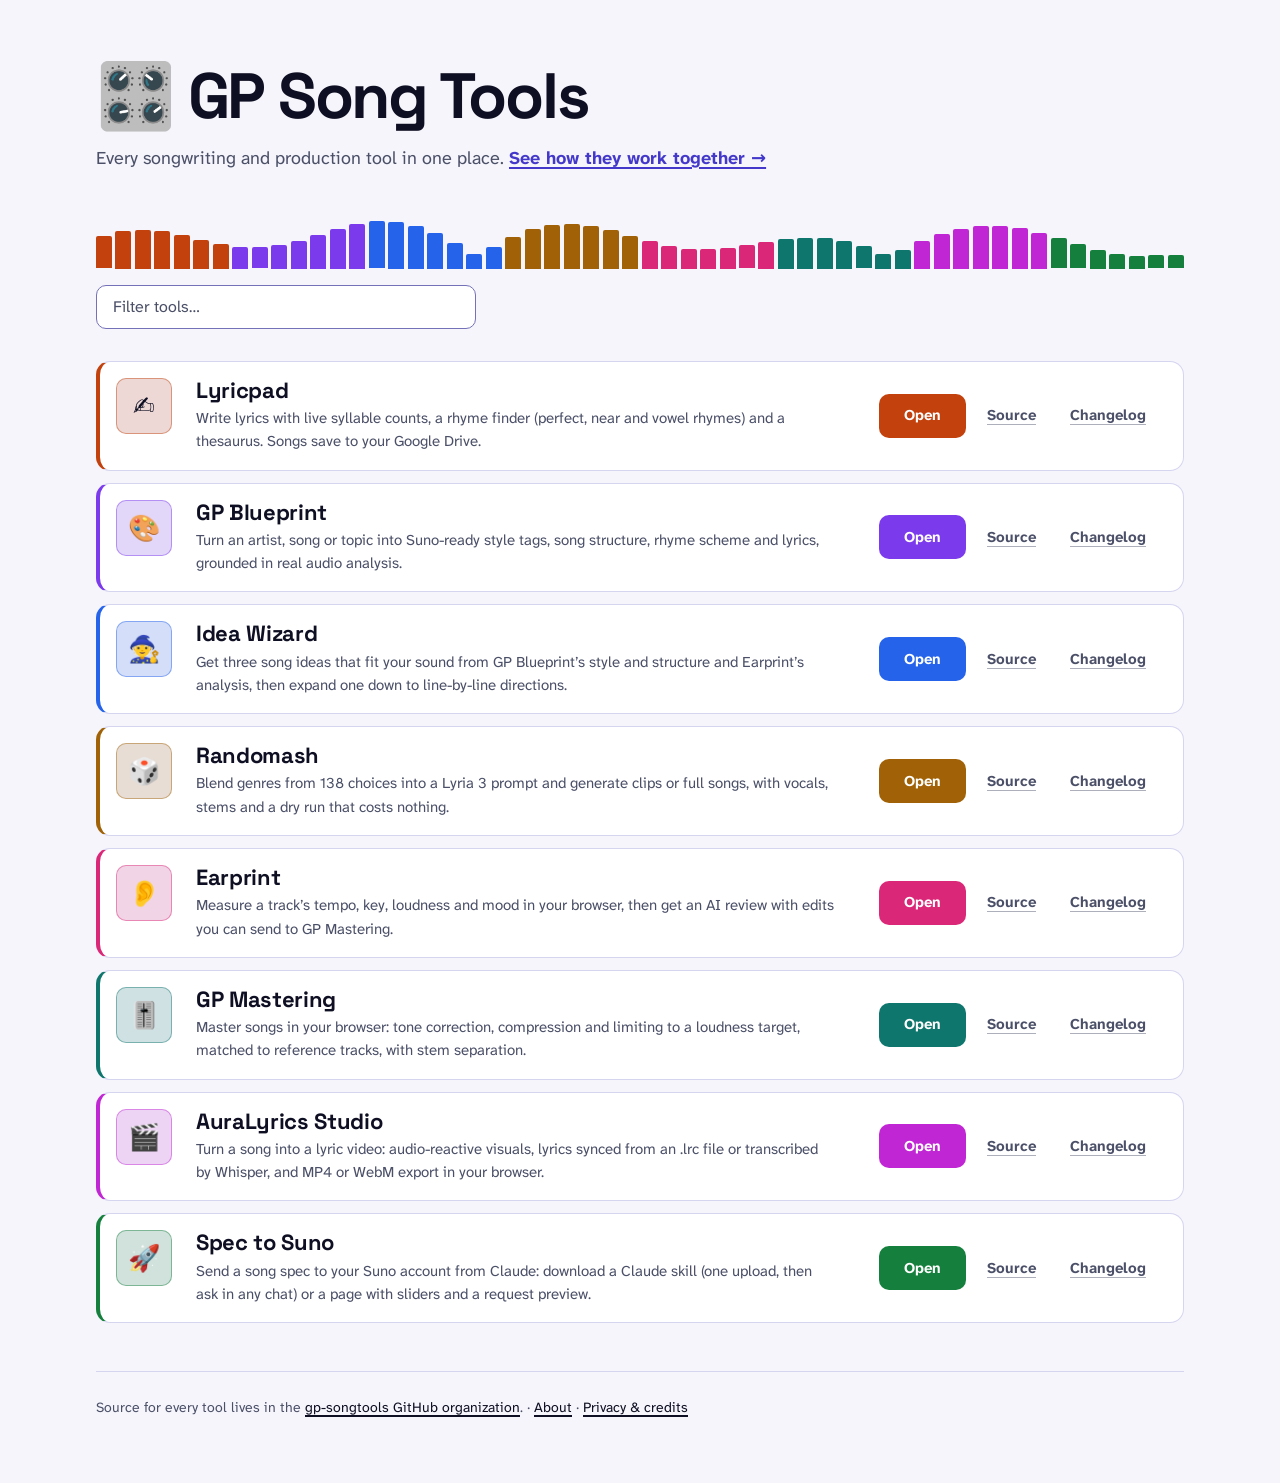
==== commit e0424eba: "Web Interface Guidelines pass: skip links, filter in URL, live status, typography and head metadata " ====
--- a/index.html
+++ b/index.html
@@ -6,6 +6,11 @@
   <title>GP Song Tools</title>
   <meta name="description" content="One place to open every tool in the gp-songtools collection.">
   <link rel="icon" href="data:image/svg+xml,<svg xmlns='http://www.w3.org/2000/svg' viewBox='0 0 100 100'><text y='.9em' font-size='90'>🎛️</text></svg>">
+  <meta name="theme-color" content="#0f0f23" media="(prefers-color-scheme: dark)">
+  <meta name="theme-color" content="#f5f5fb" media="(prefers-color-scheme: light)">
+  <link rel="preload" href="fonts/space-grotesk-latin.woff2" as="font" type="font/woff2" crossorigin>
+  <link rel="preload" href="fonts/atkinson-hyperlegible-next-latin.woff2" as="font" type="font/woff2" crossorigin>
+  <link rel="preconnect" href="https://static.cloudflareinsights.com">
   <link rel="stylesheet" href="css/gp.css">
   <style>
     /* Menu page. Tokens and buttons come from css/gp.css (design-system/gp-song-tools/MASTER.md). */
@@ -93,16 +98,18 @@
   </style>
 </head>
 <body>
-  <main>
+<a class="skip" href="#main">Skip to content</a>
+  <main id="main">
     <header>
-      <h1>🎛️ GP Song Tools</h1>
+      <h1 translate="no"><span aria-hidden="true">🎛️</span> GP Song Tools</h1>
       <p>Every songwriting and production tool in one place. <a href="about.html">See how they work together →</a></p>
       <div class="spectrum" id="spectrum" aria-hidden="true"></div>
-      <input class="search" type="search" placeholder="Filter tools…" aria-label="Filter tools" id="search">
+      <input class="search" type="search" placeholder="Filter tools…" aria-label="Filter tools" id="search" name="q" autocomplete="off" spellcheck="false">
     </header>
 
     <ul class="grid" id="tools"></ul>
     <p class="empty" id="empty">No tools match that filter.</p>
+    <p class="sr" id="status" role="status" aria-live="polite"></p>
 
     <footer>
       Source for every tool lives in the
@@ -137,7 +144,7 @@
         name: "Idea Wizard",
         repo: "ideawizard",
         icon: "🧙",
-        description: "Get three song ideas that fit your sound from GP Blueprint's style and structure and Earprint's analysis, then expand one down to line-by-line directions.",
+        description: "Get three song ideas that fit your sound from GP Blueprint’s style and structure and Earprint’s analysis, then expand one down to line-by-line directions.",
         url: "https://gp-songtools.github.io/ideawizard/",
         changelog: "https://gp-songtools.github.io/ideawizard/changelog.html"
       },
@@ -153,7 +160,7 @@
         name: "Earprint",
         repo: "earprint",
         icon: "👂",
-        description: "Measure a track's tempo, key, loudness and mood in your browser, then get an AI review with edits you can send to GP Mastering.",
+        description: "Measure a track’s tempo, key, loudness and mood in your browser, then get an AI review with edits you can send to GP Mastering.",
         url: "https://gp-songtools.github.io/earprint/",
         changelog: "https://gp-songtools.github.io/earprint/changelog.html"
       },
@@ -185,8 +192,9 @@
 
     const list = document.getElementById("tools");
     const empty = document.getElementById("empty");
-
-    function render(filter = "") {
+    const status = document.getElementById("status");
+
+    function render(filter = "", announce = false) {
       const q = filter.trim().toLowerCase();
       const shown = TOOLS.filter(t =>
         !q || (t.name + " " + t.description).toLowerCase().includes(q));
@@ -197,7 +205,7 @@
         li.dataset.repo = t.repo;
         li.innerHTML = `
           <div class="icon" aria-hidden="true"></div>
-          <h2></h2>
+          <h2 translate="no"></h2>
           <p></p>
           <div class="actions">
             <a class="btn primary" target="_blank" rel="noopener">Open</a>
@@ -217,6 +225,7 @@
         list.appendChild(li);
       }
       empty.style.display = shown.length ? "none" : "block";
+      if (announce) status.textContent = shown.length === 1 ? "1 tool shown" : shown.length + " tools shown";
     }
 
     // Decorative spectrum in the tool colours (one band per tool, fixed shape, drawn once).
@@ -235,8 +244,18 @@
       }
     })();
 
-    document.getElementById("search").addEventListener("input", e => render(e.target.value));
-    render();
+    // The filter lives in the URL (?q=) so a filtered menu can be shared and survives a reload.
+    const search = document.getElementById("search");
+    try { search.value = new URLSearchParams(location.search).get("q") || ""; } catch (e) {}
+    search.addEventListener("input", e => {
+      render(e.target.value, true);
+      try {
+        const u = new URL(location.href);
+        if (e.target.value) u.searchParams.set("q", e.target.value); else u.searchParams.delete("q");
+        history.replaceState(null, "", u);
+      } catch (err) {}
+    });
+    render(search.value);
   </script>
   <!-- Cloudflare Web Analytics --><script type='module' src='https://static.cloudflareinsights.com/beacon.min.js' data-cf-beacon='{"token": "2c5b0c69f74b496998f02d0e1f651bd5"}'></script><!-- End Cloudflare Web Analytics -->
 </body>
--- a/css/gp.css
+++ b/css/gp.css
@@ -133,6 +133,17 @@
 }
 h1, h2, h3 { font-family: var(--font-display); color: var(--text); text-wrap: balance; }
 b, strong { font-weight: 700; }
+html { -webkit-tap-highlight-color: color-mix(in srgb, var(--link) 22%, transparent); }
+a, button, input, summary, .btn { touch-action: manipulation; }
+[id] { scroll-margin-top: var(--s-5); }
+.skip {
+  position: absolute; left: var(--s-4); top: var(--s-2); z-index: 10;
+  min-height: 44px; display: inline-flex; align-items: center; padding: 0 var(--s-4);
+  background: var(--surface); color: var(--text); border: 2px solid var(--ring); border-radius: var(--r-md);
+  font-weight: 700; text-decoration: none; transform: translateY(-200%);
+}
+.skip:focus-visible { transform: none; }
+.sr { position: absolute; width: 1px; height: 1px; margin: -1px; padding: 0; overflow: hidden; clip-path: inset(50%); white-space: nowrap; border: 0; }
 a { color: var(--link); text-decoration-thickness: 1.5px; text-underline-offset: 3px; }
 a:hover { text-decoration-thickness: 2.5px; }
 :focus-visible { outline: 3px solid var(--ring); outline-offset: 3px; border-radius: 4px; }
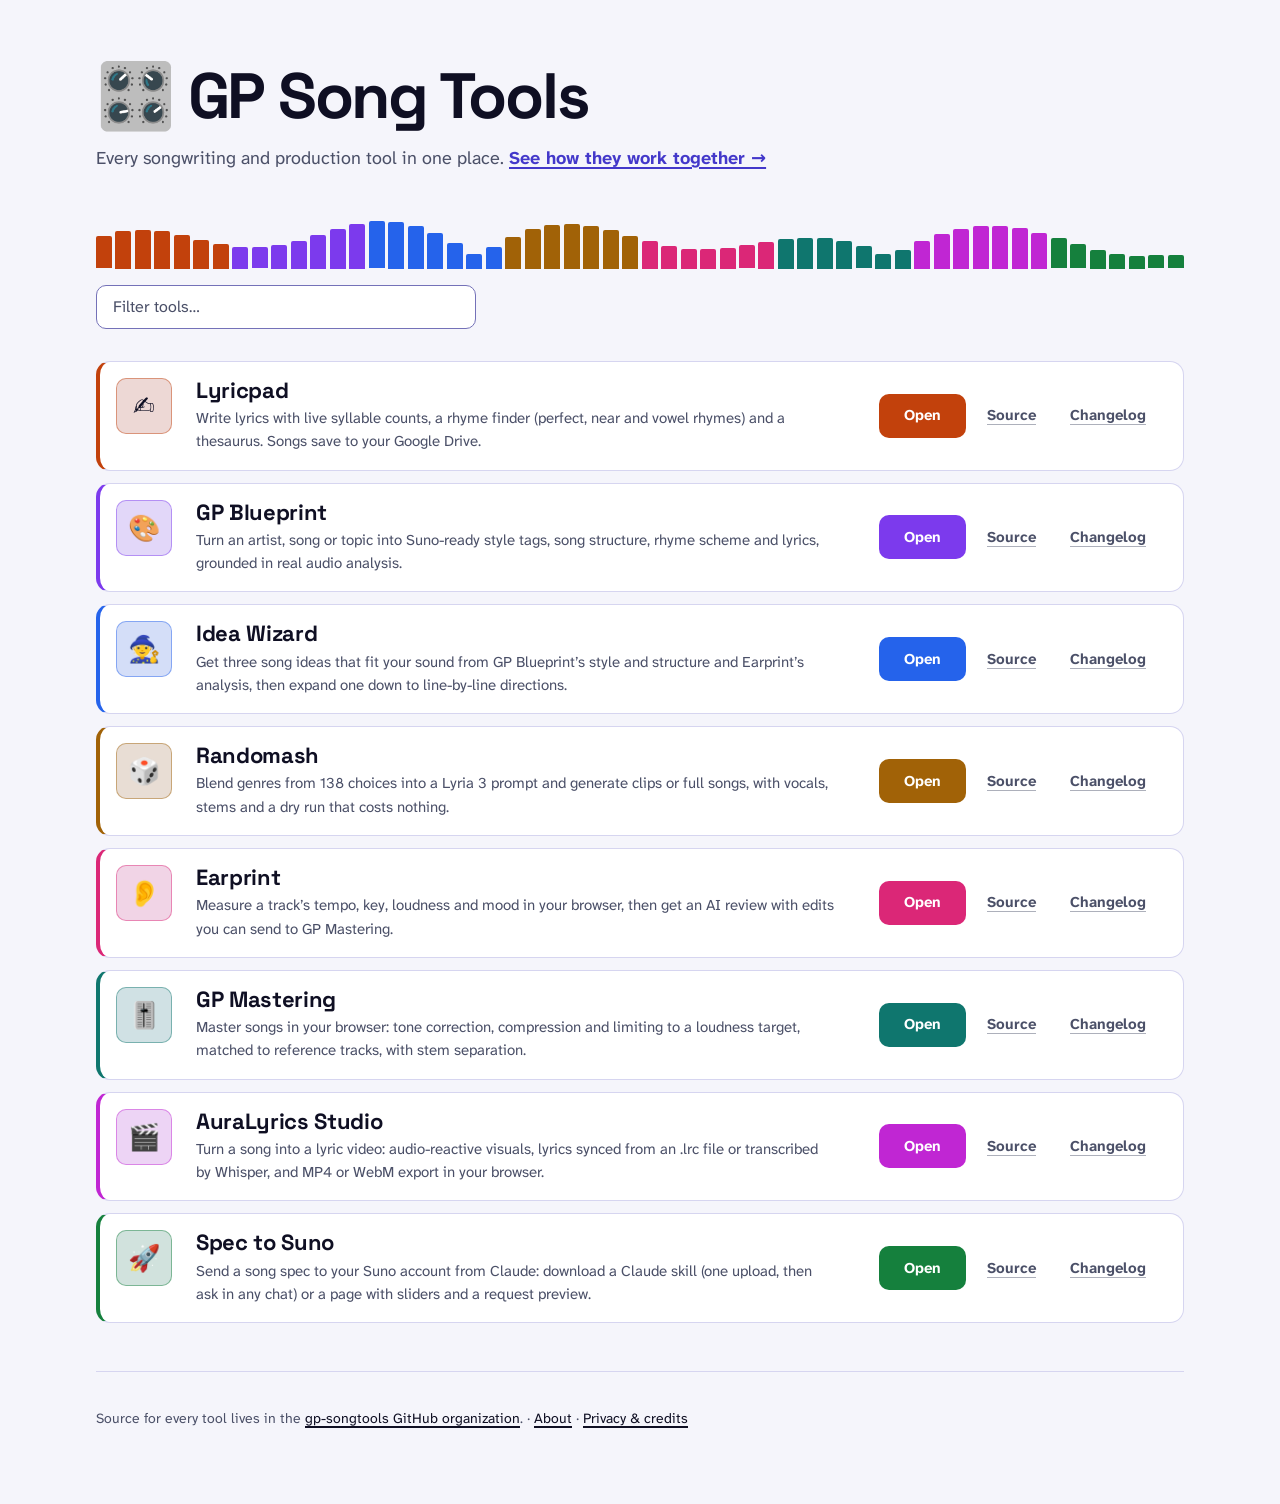
==== commit e959fbc0: "Browser test pass: external links open in a new tab, footer tap targets, callout width - about.html," ====
--- a/index.html
+++ b/index.html
@@ -81,7 +81,7 @@
 
     .empty { color: var(--muted); display: none; padding: var(--s-5) 0; }
     footer { margin-top: var(--s-7); padding-top: var(--s-5); border-top: 1px solid var(--border); color: var(--muted); font-size: var(--text-xs); }
-    footer a { color: var(--text); display: inline-block; padding-block: 12px; margin-block: -12px; } /* 44px hit area, same look */
+    footer a { color: var(--text); display: inline-block; line-height: 44px; } /* 44px hit area; lines stay 44px apart so targets never overlap */
 
     @media (max-width: 900px) {
       .card { grid-template-columns: 56px minmax(0, 1fr); grid-template-areas: "icon title" "icon desc" "icon actions"; }
@@ -113,7 +113,7 @@
 
     <footer>
       Source for every tool lives in the
-      <a href="https://github.com/gp-songtools">gp-songtools GitHub organization</a>.
+      <a href="https://github.com/gp-songtools" target="_blank" rel="noopener">gp-songtools GitHub organization</a>.
       · <a href="about.html">About</a>
       · <a href="privacy.html">Privacy &amp; credits</a>
     </footer>
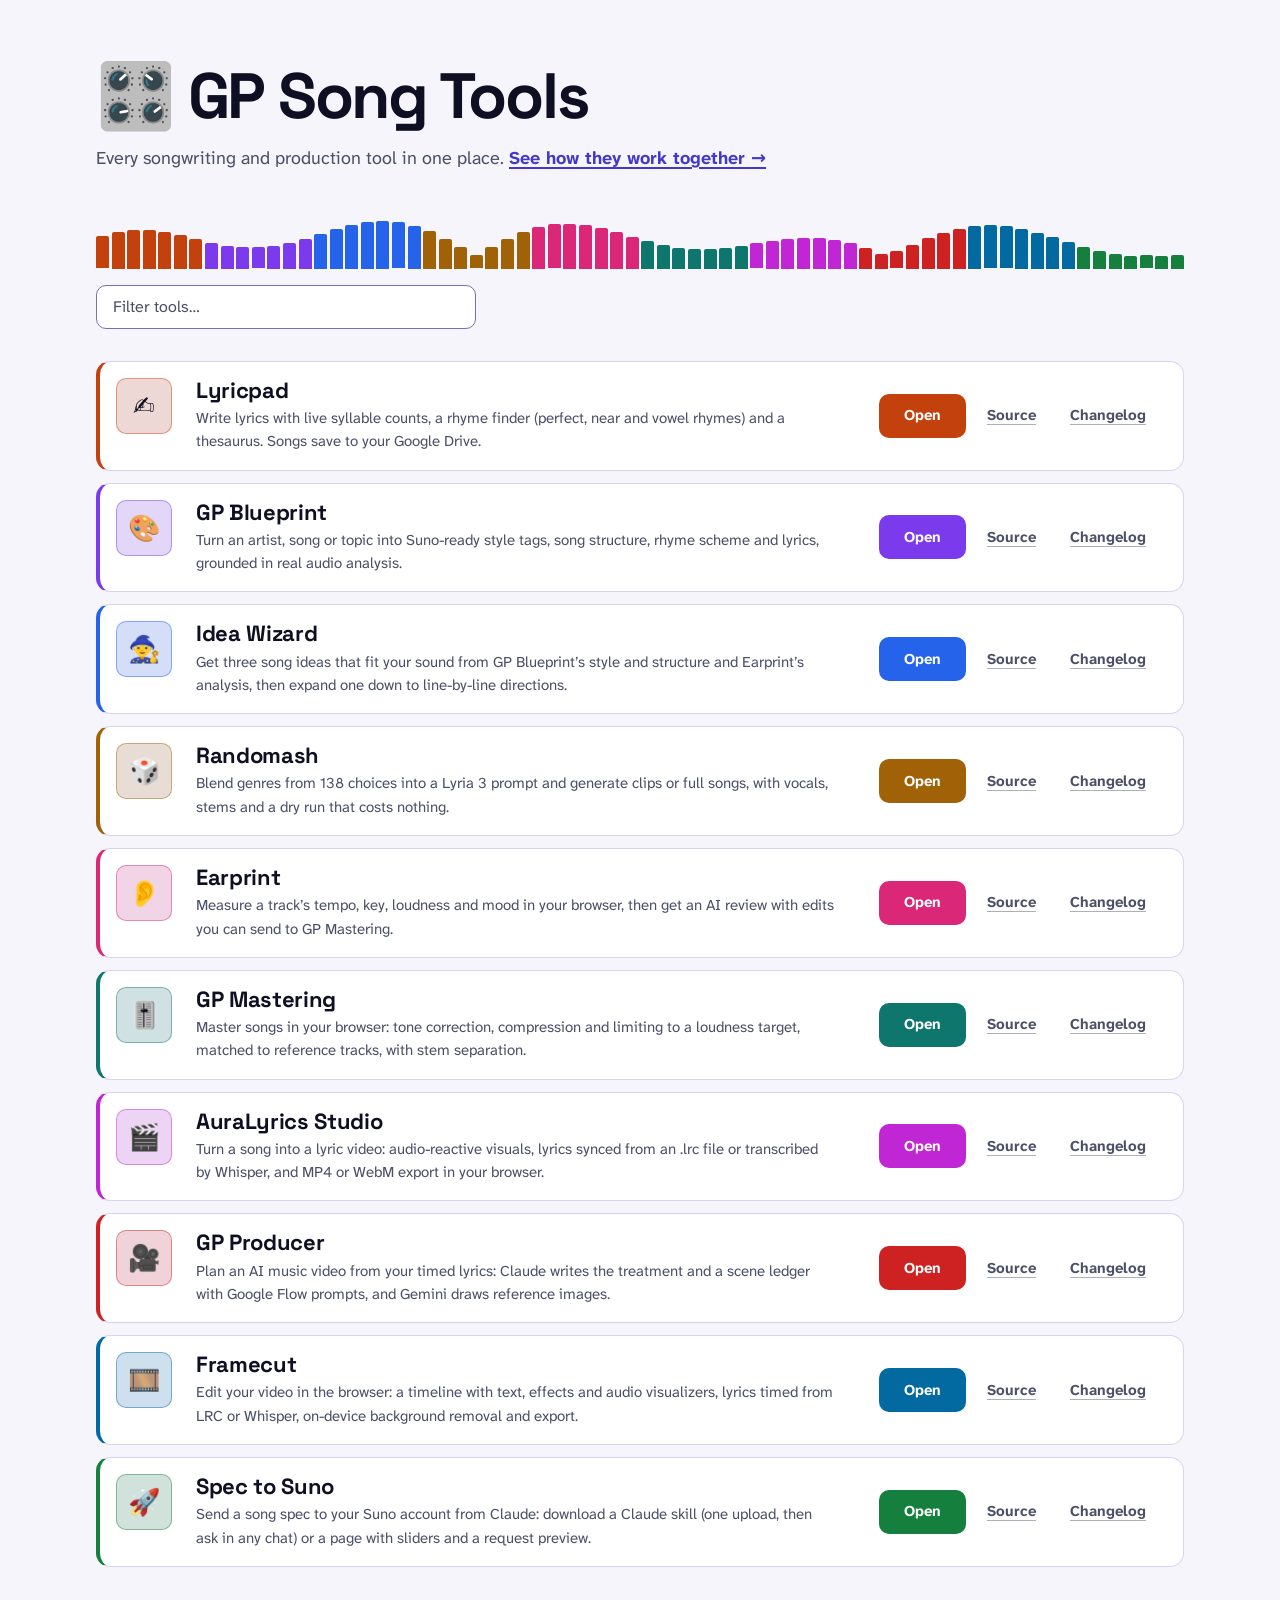
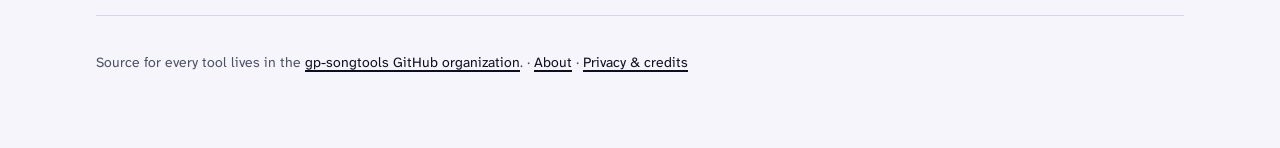
==== commit 9d61bf43: "Add GP Producer and Framecut to the menu Menu cards, About flow, tool sections, hand-offs and screen" ====
--- a/index.html
+++ b/index.html
@@ -63,6 +63,8 @@
     .card[data-repo="earprint"] { --c: var(--ep); }
     .card[data-repo="gp-master"] { --c: var(--gm); }
     .card[data-repo="auralyrics-studio"] { --c: var(--al); }
+    .card[data-repo="gp-producer"] { --c: var(--pr); }
+    .card[data-repo="framecut"] { --c: var(--fc); }
     .card[data-repo="toolsmenu"] { --c: var(--ss); }
     .icon {
       display: grid; place-items: center; width: 56px; height: 56px;
@@ -179,6 +181,22 @@
         description: "Turn a song into a lyric video: audio-reactive visuals, lyrics synced from an .lrc file or transcribed by Whisper, and MP4 or WebM export in your browser.",
         url: "https://gp-songtools.github.io/auralyrics-studio/",
         changelog: "https://gp-songtools.github.io/auralyrics-studio/changelog.html"
+      },
+      {
+        name: "GP Producer",
+        repo: "gp-producer",
+        icon: "🎥",
+        description: "Plan an AI music video from your timed lyrics: Claude writes the treatment and a scene ledger with Google Flow prompts, and Gemini draws reference images.",
+        url: "https://gp-songtools.github.io/gp-producer/",
+        changelog: "https://github.com/gp-songtools/gp-producer/commits/main/"
+      },
+      {
+        name: "Framecut",
+        repo: "framecut",
+        icon: "🎞️",
+        description: "Edit your video in the browser: a timeline with text, effects and audio visualizers, lyrics timed from LRC or Whisper, on-device background removal and export.",
+        url: "https://gp-songtools.github.io/framecut/",
+        changelog: "https://github.com/gp-songtools/framecut/commits/main/"
       },
       {
         name: "Spec to Suno",
@@ -231,7 +249,7 @@
     // Decorative spectrum in the tool colours (one band per tool, fixed shape, drawn once).
     (function spectrum() {
       const el = document.getElementById("spectrum");
-      const vars = { lyricpad: "lp", "gp-blueprint": "bp", ideawizard: "iw", "gp-randomash": "rm", earprint: "ep", "gp-master": "gm", "auralyrics-studio": "al", toolsmenu: "ss" };
+      const vars = { lyricpad: "lp", "gp-blueprint": "bp", ideawizard: "iw", "gp-randomash": "rm", earprint: "ep", "gp-master": "gm", "auralyrics-studio": "al", "gp-producer": "pr", framecut: "fc", toolsmenu: "ss" };
       const per = 7, n = TOOLS.length * per;
       for (let i = 0; i < n; i++) {
         const x = i / n;
--- a/css/gp.css
+++ b/css/gp.css
@@ -56,6 +56,8 @@
   --ep: #f472b6;   /* Earprint */
   --gm: #2dd4bf;   /* GP Mastering */
   --al: #e879f9;   /* AuraLyrics Studio */
+  --pr: #f87171;   /* GP Producer */
+  --fc: #38bdf8;   /* Framecut */
   --ss: #22c55e;   /* Spec to Suno */
   --gen: #a3adc2;  /* your generator / neutral */
   --on-tool: #0f0f23; /* text on a filled tool colour */
@@ -114,6 +116,8 @@
     --ep: #db2777;
     --gm: #0f766e;
     --al: #c026d3;
+    --pr: #ce2222;
+    --fc: #0369a1;
     --ss: #15803d;
     --gen: #4b5068;
     --on-tool: #ffffff;
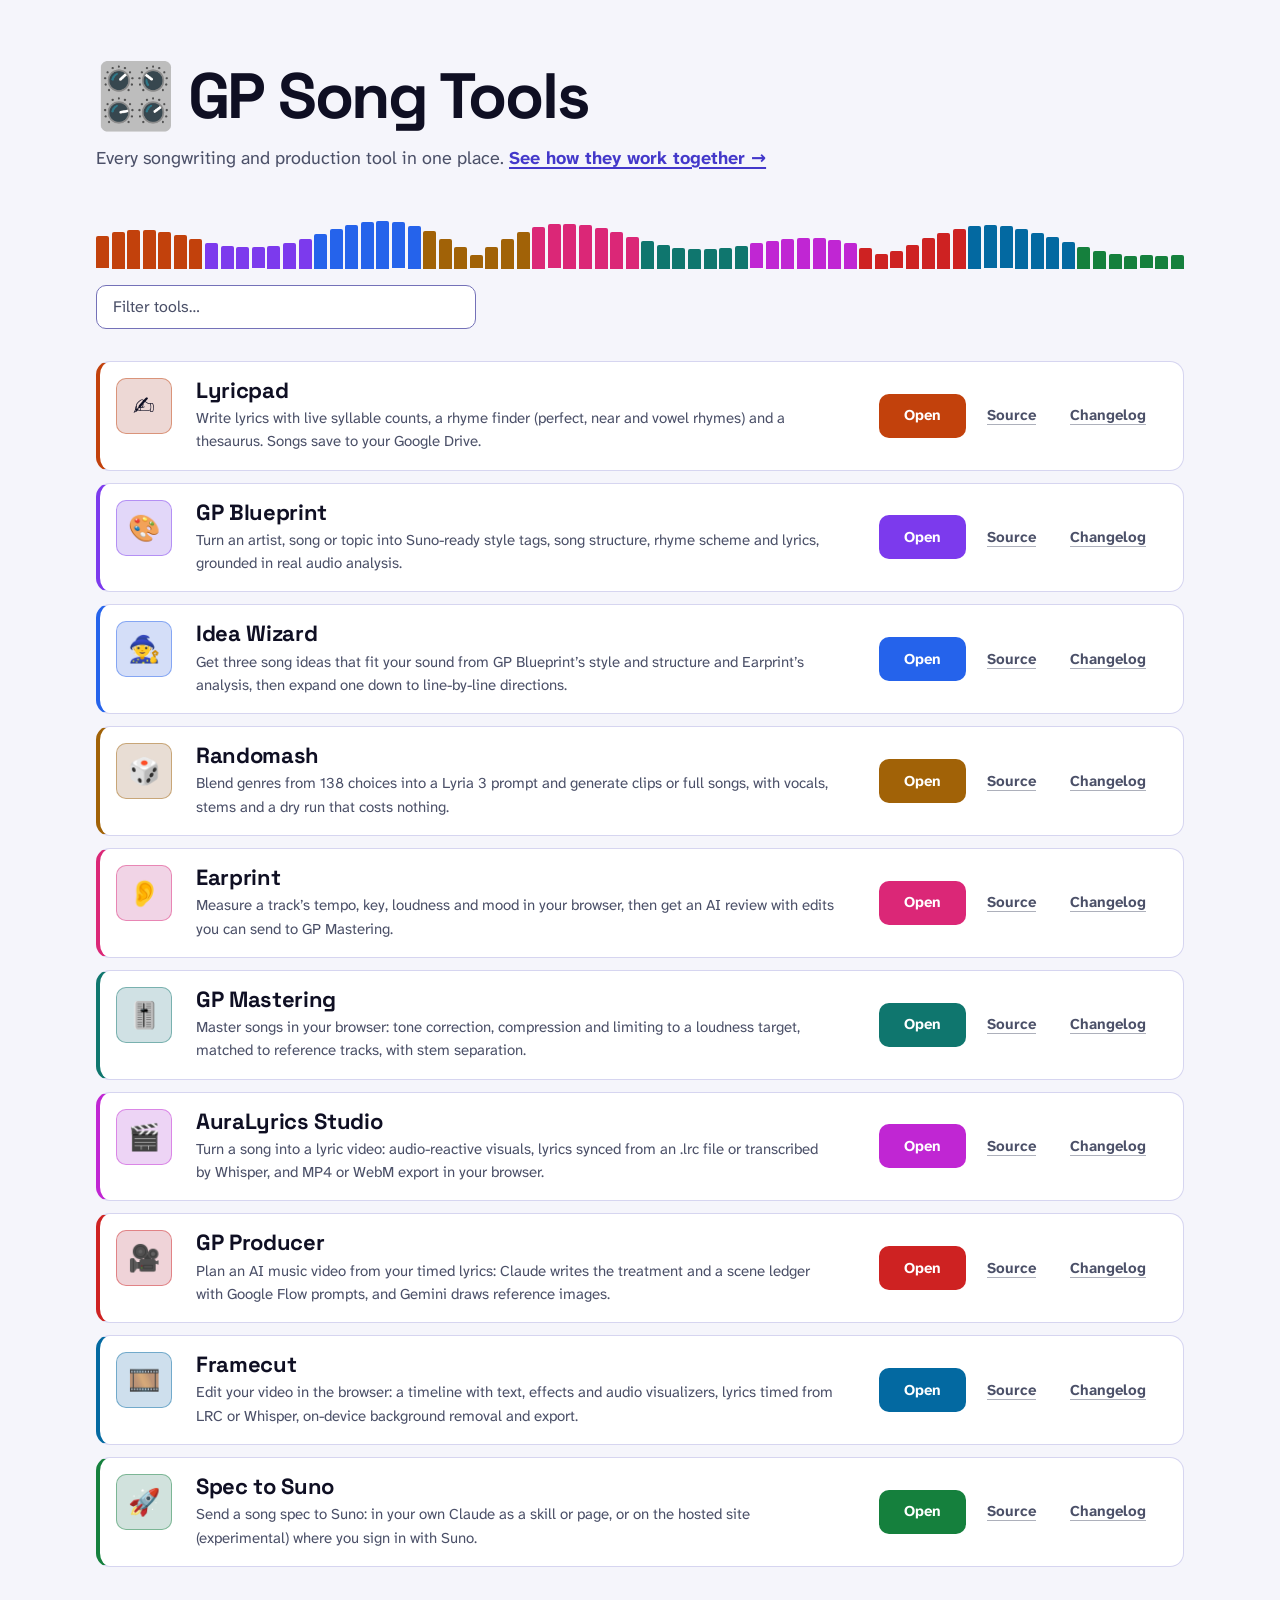
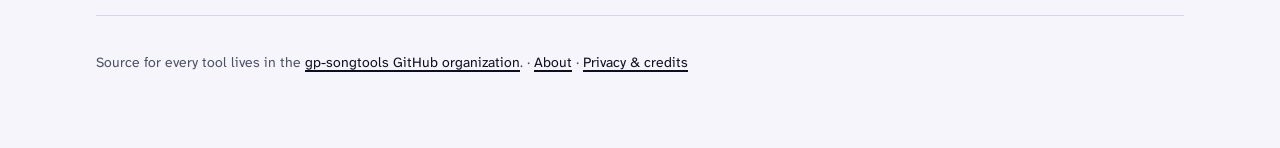
==== commit 0d70c0fe: "Explain both ways to use Spec to Suno, and drop the analytics exceptions Co-Authored-By: Claude Opus" ====
--- a/index.html
+++ b/index.html
@@ -202,7 +202,7 @@
         name: "Spec to Suno",
         repo: "toolsmenu",
         icon: "🚀",
-        description: "Send a song spec to your Suno account from Claude: download a Claude skill (one upload, then ask in any chat) or a page with sliders and a request preview.",
+        description: "Send a song spec to Suno: in your own Claude as a skill or page, or on the hosted site (experimental) where you sign in with Suno.",
         url: "https://gp-songtools.github.io/toolsmenu/songspec/spec-to-suno/",
         changelog: "https://github.com/gp-songtools/toolsmenu/commits/main/songspec/spec-to-suno"
       }
